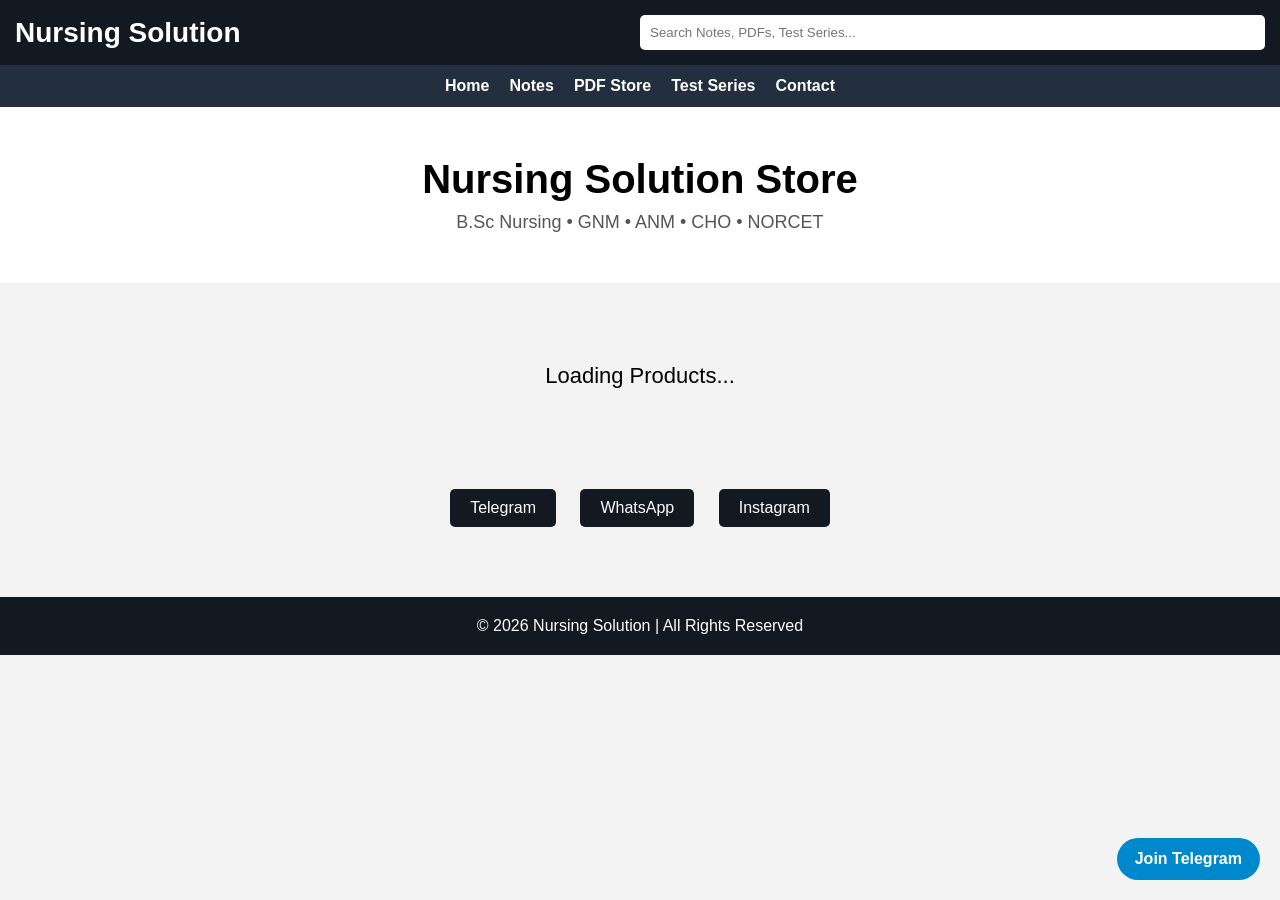
==== index.html @ f8a7edeb "Update index.html" ====
<!DOCTYPE html>
<html lang="en">
<head>
<meta charset="UTF-8">
<meta name="viewport" content="width=device-width, initial-scale=1.0">
<title>Nursing Solution Store</title>

<style>
*{ margin:0; padding:0; box-sizing:border-box; font-family:Arial,sans-serif; }
body{ background:#f3f3f3; }
header{ background:#131921; color:white; padding:15px; display:flex; justify-content:space-between; align-items:center; flex-wrap:wrap; gap:10px; }
.logo{ font-size:28px; font-weight:bold; }
.search{ width:50%; min-width:250px; padding:10px; border:none; border-radius:5px; }
.nav{ background:#232f3e; padding:12px; display:flex; justify-content:center; gap:20px; flex-wrap:wrap; }
.nav a{ color:white; text-decoration:none; font-weight:bold; }
.banner{ background:white; padding:50px 20px; text-align:center; margin-bottom:20px; }
.banner h1{ font-size:40px; margin-bottom:10px; }
.banner p{ font-size:18px; color:#555; }
.products{ display:grid; grid-template-columns:repeat(auto-fit,minmax(250px,1fr)); gap:20px; padding:20px; }
.card{ background:white; padding:15px; border-radius:10px; box-shadow:0 2px 8px rgba(0,0,0,.1); text-align:center; transition:.3s; }
.card:hover{ transform:translateY(-5px); }
.card img{ width:100%; height:220px; object-fit:cover; border-radius:8px; }
.card h3{ margin-top:10px; margin-bottom:10px; }
.card p{ color:#666; margin-bottom:10px; }
.price{ font-size:22px; font-weight:bold; margin:10px 0; color:green; }
.btn{ background:#ff9900; border:none; padding:10px 20px; cursor:pointer; border-radius:5px; font-weight:bold; width:100%; }
.btn:hover{ background:#e68a00; }
.loading{ text-align:center; padding:40px; font-size:22px; }
.social{ text-align:center; padding:30px; }
.social a{ display:inline-block; margin:10px; padding:10px 20px; background:#131921; color:white; text-decoration:none; border-radius:5px; }
footer{ background:#131921; color:white; text-align:center; padding:20px; margin-top:30px; }
.telegram-btn{ position:fixed; bottom:20px; right:20px; background:#0088cc; color:white; padding:12px 18px; border-radius:50px; text-decoration:none; font-weight:bold; z-index:999; }

/* Checkout Modal Styling */
.modal { display:none; position:fixed; top:0; left:0; width:100%; height:100%; background:rgba(0,0,0,0.6); justify-content:center; align-items:center; z-index:1000; }
.modal-content { background:white; padding:25px; border-radius:10px; width:90%; max-width:400px; text-align:left; box-shadow:0 5px 15px rgba(0,0,0,0.3); }
.modal-content h2 { margin-bottom:15px; font-size:22px; color:#131921; }
.modal-content label { display:block; margin:10px 0 5px; font-weight:bold; }
.modal-content input { width:100%; padding:10px; border:1px solid #ccc; border-radius:5px; margin-bottom:10px; }
.modal-btn { background:#ff9900; border:none; padding:12px; cursor:pointer; border-radius:5px; font-weight:bold; width:100%; margin-top:10px; color:black; font-size:16px; }
.close-modal { float:right; font-size:24px; cursor:pointer; font-weight:bold; color:#666; }

@media(max-width:768px){ .search{ width:100%; } .banner h1{ font-size:28px; } }
</style>
</head>

<body>

<header>
<div class="logo">Nursing Solution</div>
<input type="text" class="search" id="searchBox" placeholder="Search Notes, PDFs, Test Series..." onkeyup="searchProducts()">
</header>

<div class="nav">
<a href="#">Home</a>
<a href="#">Notes</a>
<a href="#">PDF Store</a>
<a href="#">Test Series</a>
<a href="#">Contact</a>
</div>

<section class="banner">
<h1>Nursing Solution Store</h1>
<p>B.Sc Nursing • GNM • ANM • CHO • NORCET</p>
</section>

<section id="products" class="products">
<div class="loading">Loading Products...</div>
</section>

<div id="checkoutModal" class="modal">
  <div class="modal-content">
    <span class="close-modal" onclick="closeModal()">&times;</span>
    <h2>Student Details</h2>
    <p id="modalProdName" style="font-weight:bold; color:#555; margin-bottom:10px;"></p>
    
    <form id="orderForm" onsubmit="handleOrderSubmit(event)">
      <label>Full Name</label>
      <input type="text" id="studentName" required placeholder="Enter your full name">
      
      <label>Email Address</label>
      <input type="email" id="studentEmail" required placeholder="Enter your email">
      
      <label>Mobile Number</label>
      <input type="tel" id="studentMobile" pattern="[0-9]{10}" required placeholder="10 digit mobile number">
      
      <button type="submit" class="modal-btn" id="payBtnText">Proceed to Payment</button>
    </form>
  </div>
</div>

<div class="social">
<a href="https://t.me/nursingsolution88" target="_blank">Telegram</a>
<a href="https://whatsapp.com/channel/0029Vb60ICxBPzjUZDBd680p" target="_blank">WhatsApp</a>
<a href="https://instagram.com/nursingsolution88" target="_blank">Instagram</a>
</div>

<a class="telegram-btn" href="https://t.me/nursingsolution88" target="_blank">Join Telegram</a>

<footer>© 2026 Nursing Solution | All Rights Reserved</footer>

<script>
// ⚠️ यहाँ अपना नया Google Apps Script Web App URL डालें
const API = "https://script.google.com/macros/s/AKfycbxCcAw5Rr8JuahjuepvK17yW0gxyhx5lV1RsQcobdQiaCr5MPAl8vNiAsAlqUH4FeVT4Q/exec
  ";

let allProducts = [];
let selectedProduct = null;

async function loadProducts(){
  try{
    const response = await fetch(API);
    const products = await response.json();
    allProducts = products;
    displayProducts(products);
  } catch(error){
    document.getElementById("products").innerHTML = "<h2>Failed to Load Products</h2>";
    console.error(error);
  }
}

function displayProducts(products){
  let html = "";
  products.forEach(product=>{
    html += `
      <div class="card">
        <img src="${product.image || 'https://via.placeholder.com/300x220'}">
        <h3>${product.name}</h3>
        <p>${product.type}</p>
        <div class="price">₹${product.price}</div>
        <button class="btn" onclick="openCheckout('${product.id}', '${product.name}', '${product.price}')">Buy Now</button>
      </div>
    `;
  });

  if(products.length===0){
    html = `<h2 style="text-align:center; grid-column: 1/-1;">No Products Found</h2>`;
  }
  document.getElementById("products").innerHTML = html;
}

// Checkout Modal ओपन करने के लिए
function openCheckout(id, name, price) {
  selectedProduct = { id, name, price };
  document.getElementById("modalProdName").innerText = `${name} - ₹${price}`;
  document.getElementById("checkoutModal").style.display = "flex";
}

// Modal बंद करने के लिए
function closeModal() {
  document.getElementById("checkoutModal").style.display = "none";
  document.getElementById("orderForm").reset();
}

// फॉर्म सबमिट होने पर डेटा शीट में भेजने और पेमेंट लिंक खोलने के लिए
async function handleOrderSubmit(event) {
  event.preventDefault();
  
  const name = document.getElementById("studentName").value;
  const email = document.getElementById("studentEmail").value;
  const mobile = document.getElementById("studentMobile").value;
  
  const payBtn = document.getElementById("payBtnText");
  payBtn.innerText = "Processing... Please Wait";
  payBtn.disabled = true;

  const orderPayload = {
    name: name,
    email: email,
    mobile: mobile,
    productId: selectedProduct.id,
    amount: selectedProduct.price
  };

  try {
    // Google Sheet (POST Request) में डेटा भेजें
    const response = await fetch(API, {
      method: "POST",
      body: JSON.stringify(orderPayload)
    });
    
    const result = await response.json();
    
    if(result.status === "success") {
      // डेटा सेव होने के बाद सीधा Razorpay लिंक पर रीडायरेक्ट करें
      window.open("https://rzp.io/rzp/j6fXuiS", "_blank");
      closeModal();
    } else {
      alert("Order processing failed, please try again.");
    }
  } catch (error) {
    console.error("Error saving order:", error);
    // नेटवर्क एरर होने पर भी छात्र का पेमेंट न रुके, इसलिए लिंक खोल दें
    window.open("https://rzp.io/rzp/j6fXuiS", "_blank");
    closeModal();
  } finally {
    payBtn.innerText = "Proceed to Payment";
    payBtn.disabled = false;
  }
}

function searchProducts(){
  const keyword = document.getElementById("searchBox").value.toLowerCase();
  const filtered = allProducts.filter(item => (item.name || "").toLowerCase().includes(keyword));
  displayProducts(filtered);
}

loadProducts();
</script>

</body>
</html>
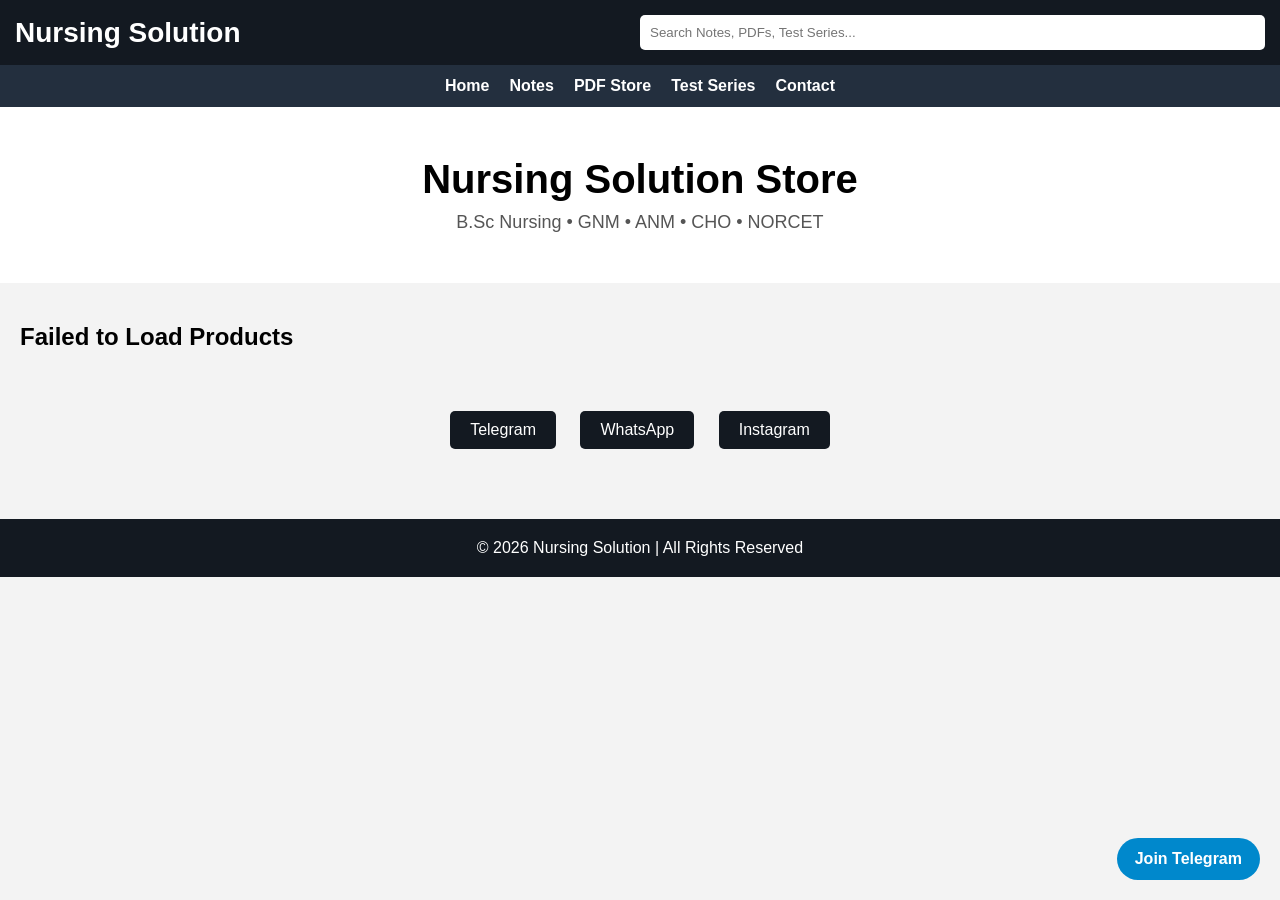
==== commit 36f6b312: "Update index.html" ====
--- a/index.html
+++ b/index.html
@@ -100,9 +100,8 @@
 <footer>© 2026 Nursing Solution | All Rights Reserved</footer>
 
 <script>
-// ⚠️ यहाँ अपना नया Google Apps Script Web App URL डालें
-const API = "https://script.google.com/macros/s/AKfycbxCcAw5Rr8JuahjuepvK17yW0gxyhx5lV1RsQcobdQiaCr5MPAl8vNiAsAlqUH4FeVT4Q/exec
-  ";
+// Aapka naya URL yahan add kar diya hai
+const API = "https://script.google.com/macros/s/AKfycbxCcAw5Rr8JuahjuepvK17yW0gxyhx5lV1RsQcobdQiaCr5MPAl8vNiAsAlqUH4FeVT4Q/exec";
 
 let allProducts = [];
 let selectedProduct = null;
@@ -139,20 +138,17 @@
   document.getElementById("products").innerHTML = html;
 }
 
-// Checkout Modal ओपन करने के लिए
 function openCheckout(id, name, price) {
   selectedProduct = { id, name, price };
   document.getElementById("modalProdName").innerText = `${name} - ₹${price}`;
   document.getElementById("checkoutModal").style.display = "flex";
 }
 
-// Modal बंद करने के लिए
 function closeModal() {
   document.getElementById("checkoutModal").style.display = "none";
   document.getElementById("orderForm").reset();
 }
 
-// फॉर्म सबमिट होने पर डेटा शीट में भेजने और पेमेंट लिंक खोलने के लिए
 async function handleOrderSubmit(event) {
   event.preventDefault();
   
@@ -173,29 +169,24 @@
   };
 
   try {
-    // Google Sheet (POST Request) में डेटा भेजें
-    const response = await fetch(API, {
+    fetch(API, {
       method: "POST",
+      mode: "no-cors",
+      headers: { "Content-Type": "application/json" },
       body: JSON.stringify(orderPayload)
     });
     
-    const result = await response.json();
-    
-    if(result.status === "success") {
-      // डेटा सेव होने के बाद सीधा Razorpay लिंक पर रीडायरेक्ट करें
+    setTimeout(() => {
       window.open("https://rzp.io/rzp/j6fXuiS", "_blank");
       closeModal();
-    } else {
-      alert("Order processing failed, please try again.");
-    }
+      payBtn.innerText = "Proceed to Payment";
+      payBtn.disabled = false;
+    }, 1200);
+
   } catch (error) {
-    console.error("Error saving order:", error);
-    // नेटवर्क एरर होने पर भी छात्र का पेमेंट न रुके, इसलिए लिंक खोल दें
+    console.error("Error:", error);
     window.open("https://rzp.io/rzp/j6fXuiS", "_blank");
     closeModal();
-  } finally {
-    payBtn.innerText = "Proceed to Payment";
-    payBtn.disabled = false;
   }
 }
 
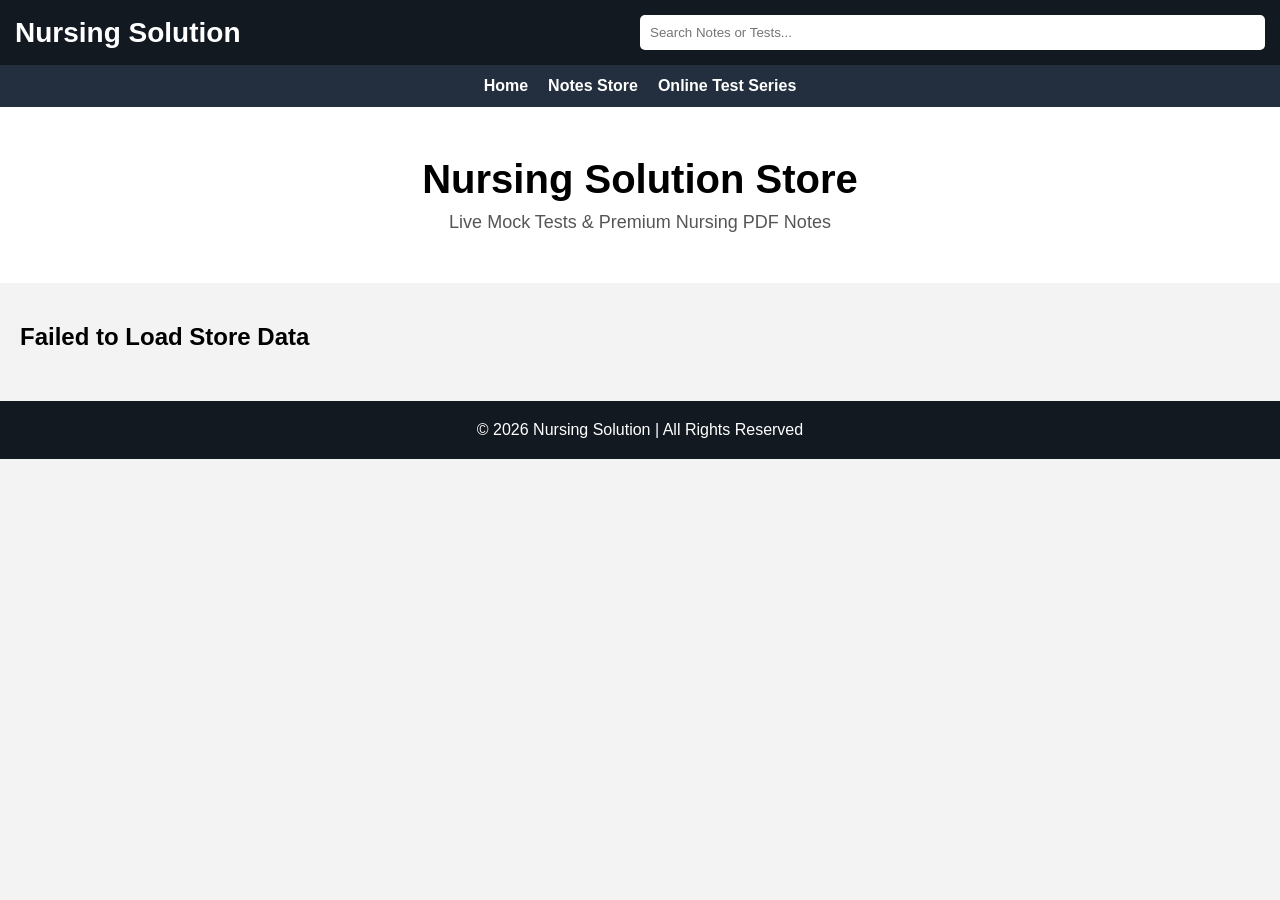
==== commit 4b621921: "Update index.html" ====
--- a/index.html
+++ b/index.html
@@ -3,7 +3,7 @@
 <head>
 <meta charset="UTF-8">
 <meta name="viewport" content="width=device-width, initial-scale=1.0">
-<title>Nursing Solution Store</title>
+<title>Nursing Solution Store & Test Series</title>
 
 <style>
 *{ margin:0; padding:0; box-sizing:border-box; font-family:Arial,sans-serif; }
@@ -23,49 +23,48 @@
 .card h3{ margin-top:10px; margin-bottom:10px; }
 .card p{ color:#666; margin-bottom:10px; }
 .price{ font-size:22px; font-weight:bold; margin:10px 0; color:green; }
-.btn{ background:#ff9900; border:none; padding:10px 20px; cursor:pointer; border-radius:5px; font-weight:bold; width:100%; }
-.btn:hover{ background:#e68a00; }
+.btn{ background:#ff9900; border:none; padding:10px 20px; cursor:pointer; border-radius:5px; font-weight:bold; width:100%; margin-bottom:5px; }
+.btn.test-btn { background:#00a8ff; color:white; }
+.btn:hover{ opacity:0.9; }
 .loading{ text-align:center; padding:40px; font-size:22px; }
-.social{ text-align:center; padding:30px; }
-.social a{ display:inline-block; margin:10px; padding:10px 20px; background:#131921; color:white; text-decoration:none; border-radius:5px; }
-footer{ background:#131921; color:white; text-align:center; padding:20px; margin-top:30px; }
-.telegram-btn{ position:fixed; bottom:20px; right:20px; background:#0088cc; color:white; padding:12px 18px; border-radius:50px; text-decoration:none; font-weight:bold; z-index:999; }
-
-/* Checkout Modal Styling */
+
+/* Modals */
 .modal { display:none; position:fixed; top:0; left:0; width:100%; height:100%; background:rgba(0,0,0,0.6); justify-content:center; align-items:center; z-index:1000; }
-.modal-content { background:white; padding:25px; border-radius:10px; width:90%; max-width:400px; text-align:left; box-shadow:0 5px 15px rgba(0,0,0,0.3); }
+.modal-content { background:white; padding:25px; border-radius:10px; width:90%; max-width:500px; text-align:left; box-shadow:0 5px 15px rgba(0,0,0,0.3); max-height:85vh; overflow-y:auto; }
 .modal-content h2 { margin-bottom:15px; font-size:22px; color:#131921; }
 .modal-content label { display:block; margin:10px 0 5px; font-weight:bold; }
 .modal-content input { width:100%; padding:10px; border:1px solid #ccc; border-radius:5px; margin-bottom:10px; }
-.modal-btn { background:#ff9900; border:none; padding:12px; cursor:pointer; border-radius:5px; font-weight:bold; width:100%; margin-top:10px; color:black; font-size:16px; }
 .close-modal { float:right; font-size:24px; cursor:pointer; font-weight:bold; color:#666; }
 
-@media(max-width:768px){ .search{ width:100%; } .banner h1{ font-size:28px; } }
+/* Quiz Styling */
+.quiz-q { font-size:18px; font-weight:bold; margin-bottom:15px; color:#232f3e; }
+.option-label { display:block; background:#f9f9f9; padding:12px; margin:8px 0; border:1px solid #ddd; border-radius:5px; cursor:pointer; transition:0.2s; }
+.option-label:hover { background:#e2f0cb; }
+.option-label input { width:auto; margin-right:10px; }
+
+footer{ background:#131921; color:white; text-align:center; padding:20px; margin-top:30px; }
 </style>
 </head>
-
 <body>
 
 <header>
 <div class="logo">Nursing Solution</div>
-<input type="text" class="search" id="searchBox" placeholder="Search Notes, PDFs, Test Series..." onkeyup="searchProducts()">
+<input type="text" class="search" id="searchBox" placeholder="Search Notes or Tests..." onkeyup="searchProducts()">
 </header>
 
 <div class="nav">
 <a href="#">Home</a>
-<a href="#">Notes</a>
-<a href="#">PDF Store</a>
-<a href="#">Test Series</a>
-<a href="#">Contact</a>
+<a href="#">Notes Store</a>
+<a href="#">Online Test Series</a>
 </div>
 
 <section class="banner">
 <h1>Nursing Solution Store</h1>
-<p>B.Sc Nursing • GNM • ANM • CHO • NORCET</p>
+<p>Live Mock Tests & Premium Nursing PDF Notes</p>
 </section>
 
 <section id="products" class="products">
-<div class="loading">Loading Products...</div>
+<div class="loading">Loading Store Items...</div>
 </section>
 
 <div id="checkoutModal" class="modal">
@@ -73,38 +72,34 @@
     <span class="close-modal" onclick="closeModal()">&times;</span>
     <h2>Student Details</h2>
     <p id="modalProdName" style="font-weight:bold; color:#555; margin-bottom:10px;"></p>
-    
     <form id="orderForm" onsubmit="handleOrderSubmit(event)">
-      <label>Full Name</label>
-      <input type="text" id="studentName" required placeholder="Enter your full name">
-      
-      <label>Email Address</label>
-      <input type="email" id="studentEmail" required placeholder="Enter your email">
-      
-      <label>Mobile Number</label>
-      <input type="tel" id="studentMobile" pattern="[0-9]{10}" required placeholder="10 digit mobile number">
-      
-      <button type="submit" class="modal-btn" id="payBtnText">Proceed to Payment</button>
+      <label>Full Name</label><input type="text" id="studentName" required>
+      <label>Email Address</label><input type="email" id="studentEmail" required>
+      <label>Mobile Number</label><input type="tel" id="studentMobile" pattern="[0-9]{10}" required>
+      <button type="submit" class="btn" style="background:#ff9900;" id="payBtnText">Proceed to Payment</button>
     </form>
   </div>
 </div>
 
-<div class="social">
-<a href="https://t.me/nursingsolution88" target="_blank">Telegram</a>
-<a href="https://whatsapp.com/channel/0029Vb60ICxBPzjUZDBd680p" target="_blank">WhatsApp</a>
-<a href="https://instagram.com/nursingsolution88" target="_blank">Instagram</a>
+<div id="quizModal" class="modal">
+  <div class="modal-content">
+    <span class="close-modal" onclick="closeQuizModal()">&times;</span>
+    <h2 id="quizTitle">Online Mock Test</h2>
+    <hr style="margin-bottom:15px;">
+    <div id="quizContainer">
+      </div>
+  </div>
 </div>
 
-<a class="telegram-btn" href="https://t.me/nursingsolution88" target="_blank">Join Telegram</a>
-
 <footer>© 2026 Nursing Solution | All Rights Reserved</footer>
 
 <script>
-// Aapka naya URL yahan add kar diya hai
-const API = "https://script.google.com/macros/s/AKfycbxCcAw5Rr8JuahjuepvK17yW0gxyhx5lV1RsQcobdQiaCr5MPAl8vNiAsAlqUH4FeVT4Q/exec";
+// Aapka naya Web App URL yahan update ho gaya hai
+const API = "https://script.google.com/macros/s/AKfycbxW2qh4XL-WRlJ7lPZ1zzB6e2S1CPN1OJ59oYrqnu-ih5SY45VjL0cnJtH7e8PSiIM_Hg/exec";
 
 let allProducts = [];
 let selectedProduct = null;
+let currentQuestions = [];
 
 async function loadProducts(){
   try{
@@ -113,29 +108,86 @@
     allProducts = products;
     displayProducts(products);
   } catch(error){
-    document.getElementById("products").innerHTML = "<h2>Failed to Load Products</h2>";
-    console.error(error);
+    document.getElementById("products").innerHTML = "<h2>Failed to Load Store Data</h2>";
   }
 }
 
 function displayProducts(products){
   let html = "";
   products.forEach(product=>{
+    let buttonHtml = "";
+    if(product.type && product.type.toLowerCase() === 'test') {
+      buttonHtml = `<button class="btn test-btn" onclick="loadQuizData('${product.id}', '${product.name}')">📝 Start Mock Test</button>`;
+    } else {
+      buttonHtml = `<button class="btn" onclick="openCheckout('${product.id}', '${product.name}', '${product.price}')">🛍️ Buy Now</button>`;
+    }
+
     html += `
       <div class="card">
         <img src="${product.image || 'https://via.placeholder.com/300x220'}">
         <h3>${product.name}</h3>
-        <p>${product.type}</p>
+        <p style="background:#ddd; display:inline-block; padding:2px 8px; border-radius:3px; font-size:12px;">${product.type || 'PDF'}</p>
         <div class="price">₹${product.price}</div>
-        <button class="btn" onclick="openCheckout('${product.id}', '${product.name}', '${product.price}')">Buy Now</button>
+        ${buttonHtml}
       </div>
     `;
   });
-
-  if(products.length===0){
-    html = `<h2 style="text-align:center; grid-column: 1/-1;">No Products Found</h2>`;
+  if(products.length===0) html = `<h2 style="text-align:center; grid-column:1/-1;">No Data Found</h2>`;
+  document.getElementById("products").innerHTML = html;
+}
+
+async function loadQuizData(testId, testName) {
+  document.getElementById("quizTitle").innerText = testName;
+  document.getElementById("quizContainer").innerHTML = "<h3>Loading Questions from Sheet... Please wait...</h3>";
+  document.getElementById("quizModal").style.display = "flex";
+  
+  try {
+    const response = await fetch(`${API}?action=getQuestions&testId=${testId}`);
+    currentQuestions = await response.json();
+    
+    if(currentQuestions.length === 0) {
+      document.getElementById("quizContainer").innerHTML = "<h3 style='color:red;'>इस टेस्ट में अभी कोई सवाल नहीं जोड़े गए हैं! कृपया 'Questions' शीट चेक करें।</h3>";
+      return;
+    }
+    renderQuestions();
+  } catch (error) {
+    document.getElementById("quizContainer").innerHTML = "<h3 style='color:red;'>Error loading questions.</h3>";
   }
-  document.getElementById("products").innerHTML = html;
+}
+
+function renderQuestions() {
+  let html = "";
+  currentQuestions.forEach((q, index) => {
+    html += `
+      <div style="margin-bottom:25px; border-bottom:1px dashed #ccc; padding-bottom:15px;">
+        <p class="quiz-q">Q${index+1}. ${q.question}</p>
+        <label class="option-label"><input type="radio" name="q_${index}" value="A"> ${q.a}</label>
+        <label class="option-label"><input type="radio" name="q_${index}" value="B"> ${q.b}</label>
+        <label class="option-label"><input type="radio" name="q_${index}" value="C"> ${q.c}</label>
+        <label class="option-label"><input type="radio" name="q_${index}" value="D"> ${q.d}</label>
+      </div>
+    `;
+  });
+  html += `<button class="btn" style="background:green; color:white;" onclick="calculateScore()">Submit Test</button>`;
+  document.getElementById("quizContainer").innerHTML = html;
+}
+
+function calculateScore() {
+  let score = 0;
+  currentQuestions.forEach((q, index) => {
+    const selected = document.querySelector(`input[name="q_${index}"]:checked`);
+    if(selected && selected.value === q.correct) {
+      score++;
+    }
+  });
+  
+  document.getElementById("quizContainer").innerHTML = `
+    <div style="text-align:center; padding:20px;">
+      <h1 style="color:green; font-size:40px;">🎯 Test Submitted!</h1>
+      <p style="font-size:22px; margin:15px 0;">Your Score: <strong>${score} / ${currentQuestions.length}</strong></p>
+      <button class="btn" onclick="closeQuizModal()">Close Window</button>
+    </div>
+  `;
 }
 
 function openCheckout(id, name, price) {
@@ -143,51 +195,21 @@
   document.getElementById("modalProdName").innerText = `${name} - ₹${price}`;
   document.getElementById("checkoutModal").style.display = "flex";
 }
-
-function closeModal() {
-  document.getElementById("checkoutModal").style.display = "none";
-  document.getElementById("orderForm").reset();
-}
+function closeModal() { document.getElementById("checkoutModal").style.display = "none"; document.getElementById("orderForm").reset(); }
+function closeQuizModal() { document.getElementById("quizModal").style.display = "none"; }
 
 async function handleOrderSubmit(event) {
   event.preventDefault();
-  
   const name = document.getElementById("studentName").value;
   const email = document.getElementById("studentEmail").value;
   const mobile = document.getElementById("studentMobile").value;
-  
   const payBtn = document.getElementById("payBtnText");
-  payBtn.innerText = "Processing... Please Wait";
-  payBtn.disabled = true;
-
-  const orderPayload = {
-    name: name,
-    email: email,
-    mobile: mobile,
-    productId: selectedProduct.id,
-    amount: selectedProduct.price
-  };
+  payBtn.innerText = "Processing..."; payBtn.disabled = true;
 
   try {
-    fetch(API, {
-      method: "POST",
-      mode: "no-cors",
-      headers: { "Content-Type": "application/json" },
-      body: JSON.stringify(orderPayload)
-    });
-    
-    setTimeout(() => {
-      window.open("https://rzp.io/rzp/j6fXuiS", "_blank");
-      closeModal();
-      payBtn.innerText = "Proceed to Payment";
-      payBtn.disabled = false;
-    }, 1200);
-
-  } catch (error) {
-    console.error("Error:", error);
-    window.open("https://rzp.io/rzp/j6fXuiS", "_blank");
-    closeModal();
-  }
+    fetch(API, { method: "POST", mode: "no-cors", headers: { "Content-Type": "application/json" }, body: JSON.stringify({ name, email, mobile, productId: selectedProduct.id, amount: selectedProduct.price }) });
+    setTimeout(() => { window.open("https://rzp.io/rzp/j6fXuiS", "_blank"); closeModal(); payBtn.innerText = "Proceed to Payment"; payBtn.disabled = false; }, 1200);
+  } catch (error) { window.open("https://rzp.io/rzp/j6fXuiS", "_blank"); closeModal(); }
 }
 
 function searchProducts(){
@@ -195,9 +217,7 @@
   const filtered = allProducts.filter(item => (item.name || "").toLowerCase().includes(keyword));
   displayProducts(filtered);
 }
-
 loadProducts();
 </script>
-
 </body>
 </html>
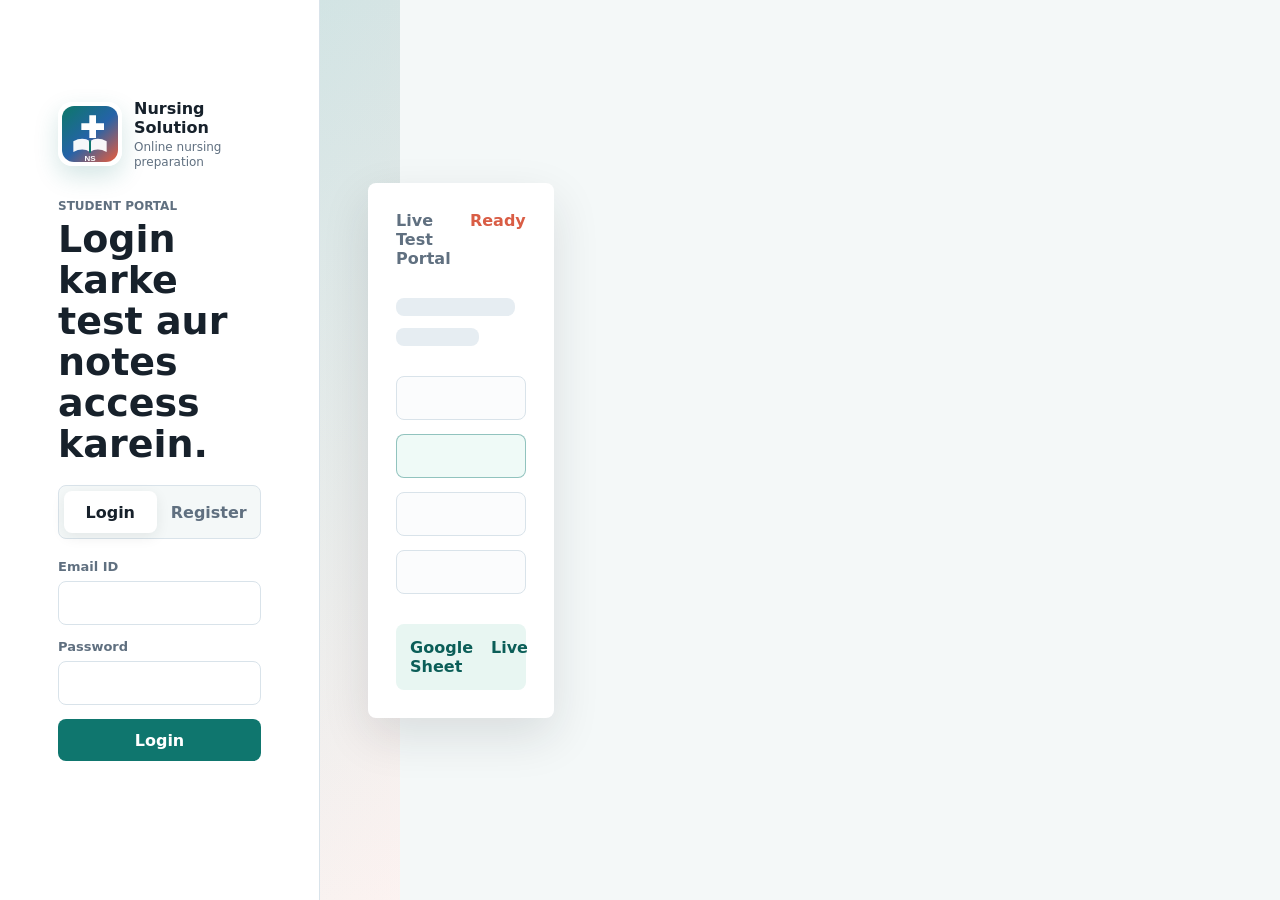
==== commit 178606ed: "Add files via upload" ====
--- a/index.html
+++ b/index.html
@@ -1,223 +1,261 @@
-<!DOCTYPE html>
-<html lang="en">
-<head>
-<meta charset="UTF-8">
-<meta name="viewport" content="width=device-width, initial-scale=1.0">
-<title>Nursing Solution Store & Test Series</title>
-
-<style>
-*{ margin:0; padding:0; box-sizing:border-box; font-family:Arial,sans-serif; }
-body{ background:#f3f3f3; }
-header{ background:#131921; color:white; padding:15px; display:flex; justify-content:space-between; align-items:center; flex-wrap:wrap; gap:10px; }
-.logo{ font-size:28px; font-weight:bold; }
-.search{ width:50%; min-width:250px; padding:10px; border:none; border-radius:5px; }
-.nav{ background:#232f3e; padding:12px; display:flex; justify-content:center; gap:20px; flex-wrap:wrap; }
-.nav a{ color:white; text-decoration:none; font-weight:bold; }
-.banner{ background:white; padding:50px 20px; text-align:center; margin-bottom:20px; }
-.banner h1{ font-size:40px; margin-bottom:10px; }
-.banner p{ font-size:18px; color:#555; }
-.products{ display:grid; grid-template-columns:repeat(auto-fit,minmax(250px,1fr)); gap:20px; padding:20px; }
-.card{ background:white; padding:15px; border-radius:10px; box-shadow:0 2px 8px rgba(0,0,0,.1); text-align:center; transition:.3s; }
-.card:hover{ transform:translateY(-5px); }
-.card img{ width:100%; height:220px; object-fit:cover; border-radius:8px; }
-.card h3{ margin-top:10px; margin-bottom:10px; }
-.card p{ color:#666; margin-bottom:10px; }
-.price{ font-size:22px; font-weight:bold; margin:10px 0; color:green; }
-.btn{ background:#ff9900; border:none; padding:10px 20px; cursor:pointer; border-radius:5px; font-weight:bold; width:100%; margin-bottom:5px; }
-.btn.test-btn { background:#00a8ff; color:white; }
-.btn:hover{ opacity:0.9; }
-.loading{ text-align:center; padding:40px; font-size:22px; }
-
-/* Modals */
-.modal { display:none; position:fixed; top:0; left:0; width:100%; height:100%; background:rgba(0,0,0,0.6); justify-content:center; align-items:center; z-index:1000; }
-.modal-content { background:white; padding:25px; border-radius:10px; width:90%; max-width:500px; text-align:left; box-shadow:0 5px 15px rgba(0,0,0,0.3); max-height:85vh; overflow-y:auto; }
-.modal-content h2 { margin-bottom:15px; font-size:22px; color:#131921; }
-.modal-content label { display:block; margin:10px 0 5px; font-weight:bold; }
-.modal-content input { width:100%; padding:10px; border:1px solid #ccc; border-radius:5px; margin-bottom:10px; }
-.close-modal { float:right; font-size:24px; cursor:pointer; font-weight:bold; color:#666; }
-
-/* Quiz Styling */
-.quiz-q { font-size:18px; font-weight:bold; margin-bottom:15px; color:#232f3e; }
-.option-label { display:block; background:#f9f9f9; padding:12px; margin:8px 0; border:1px solid #ddd; border-radius:5px; cursor:pointer; transition:0.2s; }
-.option-label:hover { background:#e2f0cb; }
-.option-label input { width:auto; margin-right:10px; }
-
-footer{ background:#131921; color:white; text-align:center; padding:20px; margin-top:30px; }
-</style>
-</head>
-<body>
-
-<header>
-<div class="logo">Nursing Solution</div>
-<input type="text" class="search" id="searchBox" placeholder="Search Notes or Tests..." onkeyup="searchProducts()">
-</header>
-
-<div class="nav">
-<a href="#">Home</a>
-<a href="#">Notes Store</a>
-<a href="#">Online Test Series</a>
-</div>
-
-<section class="banner">
-<h1>Nursing Solution Store</h1>
-<p>Live Mock Tests & Premium Nursing PDF Notes</p>
-</section>
-
-<section id="products" class="products">
-<div class="loading">Loading Store Items...</div>
-</section>
-
-<div id="checkoutModal" class="modal">
-  <div class="modal-content">
-    <span class="close-modal" onclick="closeModal()">&times;</span>
-    <h2>Student Details</h2>
-    <p id="modalProdName" style="font-weight:bold; color:#555; margin-bottom:10px;"></p>
-    <form id="orderForm" onsubmit="handleOrderSubmit(event)">
-      <label>Full Name</label><input type="text" id="studentName" required>
-      <label>Email Address</label><input type="email" id="studentEmail" required>
-      <label>Mobile Number</label><input type="tel" id="studentMobile" pattern="[0-9]{10}" required>
-      <button type="submit" class="btn" style="background:#ff9900;" id="payBtnText">Proceed to Payment</button>
-    </form>
-  </div>
-</div>
-
-<div id="quizModal" class="modal">
-  <div class="modal-content">
-    <span class="close-modal" onclick="closeQuizModal()">&times;</span>
-    <h2 id="quizTitle">Online Mock Test</h2>
-    <hr style="margin-bottom:15px;">
-    <div id="quizContainer">
-      </div>
-  </div>
-</div>
-
-<footer>© 2026 Nursing Solution | All Rights Reserved</footer>
-
-<script>
-// Aapka naya Web App URL yahan update ho gaya hai
-const API = "https://script.google.com/macros/s/AKfycbxW2qh4XL-WRlJ7lPZ1zzB6e2S1CPN1OJ59oYrqnu-ih5SY45VjL0cnJtH7e8PSiIM_Hg/exec";
-
-let allProducts = [];
-let selectedProduct = null;
-let currentQuestions = [];
-
-async function loadProducts(){
-  try{
-    const response = await fetch(API);
-    const products = await response.json();
-    allProducts = products;
-    displayProducts(products);
-  } catch(error){
-    document.getElementById("products").innerHTML = "<h2>Failed to Load Store Data</h2>";
-  }
-}
-
-function displayProducts(products){
-  let html = "";
-  products.forEach(product=>{
-    let buttonHtml = "";
-    if(product.type && product.type.toLowerCase() === 'test') {
-      buttonHtml = `<button class="btn test-btn" onclick="loadQuizData('${product.id}', '${product.name}')">📝 Start Mock Test</button>`;
-    } else {
-      buttonHtml = `<button class="btn" onclick="openCheckout('${product.id}', '${product.name}', '${product.price}')">🛍️ Buy Now</button>`;
-    }
-
-    html += `
-      <div class="card">
-        <img src="${product.image || 'https://via.placeholder.com/300x220'}">
-        <h3>${product.name}</h3>
-        <p style="background:#ddd; display:inline-block; padding:2px 8px; border-radius:3px; font-size:12px;">${product.type || 'PDF'}</p>
-        <div class="price">₹${product.price}</div>
-        ${buttonHtml}
-      </div>
-    `;
-  });
-  if(products.length===0) html = `<h2 style="text-align:center; grid-column:1/-1;">No Data Found</h2>`;
-  document.getElementById("products").innerHTML = html;
-}
-
-async function loadQuizData(testId, testName) {
-  document.getElementById("quizTitle").innerText = testName;
-  document.getElementById("quizContainer").innerHTML = "<h3>Loading Questions from Sheet... Please wait...</h3>";
-  document.getElementById("quizModal").style.display = "flex";
-  
-  try {
-    const response = await fetch(`${API}?action=getQuestions&testId=${testId}`);
-    currentQuestions = await response.json();
-    
-    if(currentQuestions.length === 0) {
-      document.getElementById("quizContainer").innerHTML = "<h3 style='color:red;'>इस टेस्ट में अभी कोई सवाल नहीं जोड़े गए हैं! कृपया 'Questions' शीट चेक करें।</h3>";
-      return;
-    }
-    renderQuestions();
-  } catch (error) {
-    document.getElementById("quizContainer").innerHTML = "<h3 style='color:red;'>Error loading questions.</h3>";
-  }
-}
-
-function renderQuestions() {
-  let html = "";
-  currentQuestions.forEach((q, index) => {
-    html += `
-      <div style="margin-bottom:25px; border-bottom:1px dashed #ccc; padding-bottom:15px;">
-        <p class="quiz-q">Q${index+1}. ${q.question}</p>
-        <label class="option-label"><input type="radio" name="q_${index}" value="A"> ${q.a}</label>
-        <label class="option-label"><input type="radio" name="q_${index}" value="B"> ${q.b}</label>
-        <label class="option-label"><input type="radio" name="q_${index}" value="C"> ${q.c}</label>
-        <label class="option-label"><input type="radio" name="q_${index}" value="D"> ${q.d}</label>
-      </div>
-    `;
-  });
-  html += `<button class="btn" style="background:green; color:white;" onclick="calculateScore()">Submit Test</button>`;
-  document.getElementById("quizContainer").innerHTML = html;
-}
-
-function calculateScore() {
-  let score = 0;
-  currentQuestions.forEach((q, index) => {
-    const selected = document.querySelector(`input[name="q_${index}"]:checked`);
-    if(selected && selected.value === q.correct) {
-      score++;
-    }
-  });
-  
-  document.getElementById("quizContainer").innerHTML = `
-    <div style="text-align:center; padding:20px;">
-      <h1 style="color:green; font-size:40px;">🎯 Test Submitted!</h1>
-      <p style="font-size:22px; margin:15px 0;">Your Score: <strong>${score} / ${currentQuestions.length}</strong></p>
-      <button class="btn" onclick="closeQuizModal()">Close Window</button>
-    </div>
-  `;
-}
-
-function openCheckout(id, name, price) {
-  selectedProduct = { id, name, price };
-  document.getElementById("modalProdName").innerText = `${name} - ₹${price}`;
-  document.getElementById("checkoutModal").style.display = "flex";
-}
-function closeModal() { document.getElementById("checkoutModal").style.display = "none"; document.getElementById("orderForm").reset(); }
-function closeQuizModal() { document.getElementById("quizModal").style.display = "none"; }
-
-async function handleOrderSubmit(event) {
-  event.preventDefault();
-  const name = document.getElementById("studentName").value;
-  const email = document.getElementById("studentEmail").value;
-  const mobile = document.getElementById("studentMobile").value;
-  const payBtn = document.getElementById("payBtnText");
-  payBtn.innerText = "Processing..."; payBtn.disabled = true;
-
-  try {
-    fetch(API, { method: "POST", mode: "no-cors", headers: { "Content-Type": "application/json" }, body: JSON.stringify({ name, email, mobile, productId: selectedProduct.id, amount: selectedProduct.price }) });
-    setTimeout(() => { window.open("https://rzp.io/rzp/j6fXuiS", "_blank"); closeModal(); payBtn.innerText = "Proceed to Payment"; payBtn.disabled = false; }, 1200);
-  } catch (error) { window.open("https://rzp.io/rzp/j6fXuiS", "_blank"); closeModal(); }
-}
-
-function searchProducts(){
-  const keyword = document.getElementById("searchBox").value.toLowerCase();
-  const filtered = allProducts.filter(item => (item.name || "").toLowerCase().includes(keyword));
-  displayProducts(filtered);
-}
-loadProducts();
-</script>
-</body>
-</html>
+<!doctype html>
+<html lang="en">
+  <head>
+    <meta charset="utf-8" />
+    <meta name="viewport" content="width=device-width, initial-scale=1" />
+    <title>Nursing Solution Learning App</title>
+    <link rel="stylesheet" href="./styles.css" />
+  </head>
+  <body>
+    <div class="app-shell">
+      <aside class="sidebar" aria-label="Main navigation">
+        <div class="brand">
+          <img class="brand-logo" src="./assets/nursing-solution-logo.svg" alt="Nursing Solution logo" />
+          <div>
+            <strong>Nursing Solution</strong>
+            <small>Tests, notes, results</small>
+          </div>
+        </div>
+
+        <nav class="nav-list" id="navList">
+          <button class="nav-item active" data-view="dashboard" type="button">Dashboard</button>
+          <button class="nav-item" data-view="tests" type="button">Tests</button>
+          <button class="nav-item" data-view="notes" type="button">Notes</button>
+          <button class="nav-item" data-view="results" type="button">Results</button>
+          <button class="nav-item" data-view="profile" type="button">Profile</button>
+        </nav>
+
+        <div class="sidebar-footer">
+          <span id="syncState">Google Sheet live mode</span>
+          <button class="ghost-button" id="logoutBtn" type="button">Logout</button>
+        </div>
+      </aside>
+
+      <main class="main">
+        <section class="auth-view" id="authView">
+          <div class="auth-panel">
+            <div class="brand auth-brand">
+              <img class="brand-logo large" src="./assets/nursing-solution-logo.svg" alt="Nursing Solution logo" />
+              <div>
+                <strong>Nursing Solution</strong>
+                <small>Online nursing preparation</small>
+              </div>
+            </div>
+
+            <div class="auth-copy">
+              <p class="eyebrow">Student portal</p>
+              <h1>Login karke test aur notes access karein.</h1>
+            </div>
+
+            <div class="auth-tabs" role="tablist" aria-label="Authentication">
+              <button class="auth-tab active" id="loginTab" type="button">Login</button>
+              <button class="auth-tab" id="registerTab" type="button">Register</button>
+            </div>
+
+            <form class="form-grid" id="loginForm">
+              <label>
+                Email ID
+                <input name="email" type="email" autocomplete="email" required />
+              </label>
+              <label>
+                Password
+                <input name="password" type="password" autocomplete="current-password" required />
+              </label>
+              <button class="primary-button" type="submit">Login</button>
+            </form>
+
+            <form class="form-grid hidden" id="registerForm">
+              <label>
+                Name
+                <input name="name" type="text" autocomplete="name" required />
+              </label>
+              <label>
+                Email ID
+                <input name="email" type="email" autocomplete="email" required />
+              </label>
+              <label>
+                Password
+                <input name="password" type="password" autocomplete="new-password" minlength="6" required />
+              </label>
+              <label>
+                Mobile Number
+                <input name="mobile" type="tel" autocomplete="tel" />
+              </label>
+              <button class="primary-button" type="submit">Create account</button>
+            </form>
+
+            <p class="message" id="authMessage" role="status"></p>
+          </div>
+
+          <div class="auth-art" aria-hidden="true">
+            <div class="mock-device">
+              <div class="mock-top">
+                <span>Live Test Portal</span>
+                <strong>Ready</strong>
+              </div>
+              <div class="mock-question"></div>
+              <div class="mock-question short"></div>
+              <div class="mock-options">
+                <i></i>
+                <i class="selected"></i>
+                <i></i>
+                <i></i>
+              </div>
+              <div class="mock-result">
+                <span>Google Sheet</span>
+                <strong>Live</strong>
+              </div>
+            </div>
+          </div>
+        </section>
+
+        <section class="workspace hidden" id="workspace">
+          <header class="topbar">
+            <div>
+              <p class="eyebrow" id="todayLabel"></p>
+              <h1 id="viewTitle">Dashboard</h1>
+            </div>
+            <div class="topbar-actions">
+              <button class="secondary-button" id="refreshBtn" type="button">Refresh</button>
+              <div class="user-chip" id="userChip"></div>
+            </div>
+          </header>
+
+          <section class="view" id="dashboardView">
+            <div class="metric-grid">
+              <article class="metric">
+                <span>Active Tests</span>
+                <strong id="availableCount">0</strong>
+              </article>
+              <article class="metric">
+                <span>Study Notes</span>
+                <strong id="notesCount">0</strong>
+              </article>
+              <article class="metric">
+                <span>Attempted</span>
+                <strong id="attemptedCount">0</strong>
+              </article>
+              <article class="metric accent">
+                <span>Best Result</span>
+                <strong id="bestScore">0%</strong>
+              </article>
+            </div>
+
+            <div class="content-grid">
+              <section class="panel">
+                <div class="panel-heading">
+                  <div>
+                    <p class="eyebrow">Practice</p>
+                    <h2>Available Test Series</h2>
+                  </div>
+                  <button class="text-button" data-view-jump="tests" type="button">View all</button>
+                </div>
+                <div class="test-list compact" id="dashboardTests"></div>
+              </section>
+
+              <section class="panel">
+                <div class="panel-heading">
+                  <div>
+                    <p class="eyebrow">Revision</p>
+                    <h2>Latest Notes</h2>
+                  </div>
+                  <button class="text-button" data-view-jump="notes" type="button">Open notes</button>
+                </div>
+                <div class="note-list compact" id="dashboardNotes"></div>
+              </section>
+            </div>
+          </section>
+
+          <section class="view hidden" id="testsView">
+            <div class="toolbar">
+              <label class="search-box">
+                Search
+                <input id="testSearch" type="search" placeholder="Subject or test name" />
+              </label>
+              <select id="subjectFilter" aria-label="Subject filter">
+                <option value="all">All subjects</option>
+              </select>
+              <select id="accessFilter" aria-label="Access filter">
+                <option value="all">All access</option>
+                <option value="free">Free</option>
+                <option value="paid">Paid</option>
+                <option value="unlocked">Unlocked</option>
+              </select>
+            </div>
+            <div class="test-list" id="testList"></div>
+          </section>
+
+          <section class="view hidden" id="notesView">
+            <div class="toolbar notes-toolbar">
+              <label class="search-box">
+                Search
+                <input id="noteSearch" type="search" placeholder="Subject or note title" />
+              </label>
+              <select id="noteSubjectFilter" aria-label="Note subject filter">
+                <option value="all">All subjects</option>
+              </select>
+            </div>
+            <div class="note-list" id="noteList"></div>
+          </section>
+
+          <section class="view hidden" id="attemptView">
+            <div class="attempt-layout">
+              <section class="exam-panel">
+                <div class="exam-top">
+                  <div>
+                    <p class="eyebrow" id="attemptSubject"></p>
+                    <h2 id="attemptTitle"></h2>
+                  </div>
+                  <div class="timer" id="timer">00:00</div>
+                </div>
+                <div class="progress-bar" aria-hidden="true">
+                  <span id="progressFill"></span>
+                </div>
+                <div id="questionArea"></div>
+                <div class="exam-actions">
+                  <button class="secondary-button" id="prevQuestion" type="button">Previous</button>
+                  <button class="secondary-button" id="nextQuestion" type="button">Next</button>
+                  <button class="primary-button" id="submitTest" type="button">Submit test</button>
+                </div>
+              </section>
+              <aside class="question-palette" id="questionPalette"></aside>
+            </div>
+          </section>
+
+          <section class="view hidden" id="resultsView">
+            <div class="result-list large" id="resultHistory"></div>
+          </section>
+
+          <section class="view hidden" id="profileView">
+            <section class="panel profile-panel">
+              <div class="avatar" id="profileAvatar"></div>
+              <div>
+                <h2 id="profileName"></h2>
+                <p id="profileEmail"></p>
+                <p id="profileMeta"></p>
+              </div>
+            </section>
+          </section>
+        </section>
+      </main>
+    </div>
+
+    <dialog id="resultDialog">
+      <div class="dialog-head">
+        <h2>Test Result</h2>
+        <button class="icon-button" id="closeResult" type="button" aria-label="Close">x</button>
+      </div>
+      <div id="resultSummary"></div>
+    </dialog>
+
+    <dialog id="payDialog">
+      <div class="dialog-head">
+        <h2>Payment required</h2>
+        <button class="icon-button" id="closePay" type="button" aria-label="Close">x</button>
+      </div>
+      <div id="paySummary"></div>
+    </dialog>
+
+    <script src="./script.js"></script>
+  </body>
+</html>
--- a/styles.css
+++ b/styles.css
@@ -0,0 +1,876 @@
+:root {
+  --ink: #17212b;
+  --muted: #607080;
+  --line: #d9e3ea;
+  --soft: #f4f8f8;
+  --panel: #ffffff;
+  --teal: #0f766e;
+  --teal-dark: #0b5e58;
+  --coral: #d95d45;
+  --gold: #c88a19;
+  --blue: #2563a8;
+  --green-soft: #e8f6f2;
+  --red-soft: #fff0ec;
+  --shadow: 0 18px 48px rgba(23, 33, 43, 0.12);
+  color-scheme: light;
+  font-family:
+    Inter, ui-sans-serif, system-ui, -apple-system, BlinkMacSystemFont, "Segoe UI",
+    sans-serif;
+}
+
+* {
+  box-sizing: border-box;
+}
+
+body {
+  margin: 0;
+  min-height: 100vh;
+  background: var(--soft);
+  color: var(--ink);
+}
+
+button,
+input,
+select {
+  font: inherit;
+}
+
+button {
+  cursor: pointer;
+}
+
+button:disabled {
+  cursor: not-allowed;
+  opacity: 0.62;
+}
+
+.is-busy {
+  cursor: progress;
+}
+
+.app-shell {
+  min-height: 100vh;
+  display: grid;
+  grid-template-columns: 286px minmax(0, 1fr);
+}
+
+.sidebar {
+  position: sticky;
+  top: 0;
+  height: 100vh;
+  display: flex;
+  flex-direction: column;
+  gap: 28px;
+  padding: 24px 18px;
+  background: #ffffff;
+  border-right: 1px solid var(--line);
+}
+
+.brand {
+  display: flex;
+  align-items: center;
+  gap: 12px;
+  min-width: 0;
+}
+
+.brand-logo {
+  width: 54px;
+  height: 54px;
+  flex: 0 0 54px;
+  border-radius: 14px;
+  box-shadow: 0 10px 24px rgba(15, 118, 110, 0.18);
+}
+
+.brand-logo.large {
+  width: 64px;
+  height: 64px;
+  flex-basis: 64px;
+}
+
+.brand strong,
+.brand small {
+  display: block;
+  line-height: 1.2;
+}
+
+.brand strong {
+  font-size: 16px;
+}
+
+.brand small {
+  margin-top: 3px;
+  color: var(--muted);
+  font-size: 12px;
+}
+
+.nav-list {
+  display: grid;
+  gap: 8px;
+}
+
+.nav-item,
+.ghost-button,
+.text-button,
+.primary-button,
+.secondary-button,
+.pay-button,
+.icon-button,
+.auth-tab {
+  border: 0;
+  border-radius: 8px;
+  min-height: 42px;
+}
+
+.nav-item {
+  width: 100%;
+  padding: 12px 14px;
+  background: transparent;
+  color: var(--muted);
+  text-align: left;
+  font-weight: 800;
+}
+
+.nav-item.active,
+.nav-item:hover {
+  background: #e8f4f2;
+  color: var(--teal-dark);
+}
+
+.sidebar-footer {
+  margin-top: auto;
+  display: grid;
+  gap: 12px;
+  color: var(--muted);
+  font-size: 13px;
+}
+
+.main {
+  min-width: 0;
+}
+
+.auth-view {
+  min-height: 100vh;
+  display: grid;
+  grid-template-columns: minmax(320px, 500px) minmax(0, 1fr);
+  align-items: stretch;
+  background: #edf3f4;
+}
+
+.auth-panel {
+  display: flex;
+  flex-direction: column;
+  justify-content: center;
+  gap: 20px;
+  padding: 40px clamp(22px, 6vw, 58px);
+  background: #fff;
+  border-right: 1px solid var(--line);
+}
+
+.auth-brand {
+  margin-bottom: 10px;
+}
+
+.auth-copy h1 {
+  max-width: 420px;
+}
+
+.auth-tabs {
+  display: grid;
+  grid-template-columns: 1fr 1fr;
+  gap: 6px;
+  padding: 5px;
+  border: 1px solid var(--line);
+  border-radius: 8px;
+  background: var(--soft);
+}
+
+.auth-tab {
+  background: transparent;
+  color: var(--muted);
+  font-weight: 800;
+}
+
+.auth-tab.active {
+  background: #fff;
+  color: var(--ink);
+  box-shadow: 0 4px 14px rgba(23, 33, 43, 0.08);
+}
+
+.form-grid {
+  display: grid;
+  gap: 14px;
+}
+
+label {
+  display: grid;
+  gap: 7px;
+  color: var(--muted);
+  font-size: 13px;
+  font-weight: 800;
+}
+
+input,
+select {
+  width: 100%;
+  min-height: 44px;
+  padding: 10px 12px;
+  border: 1px solid var(--line);
+  border-radius: 8px;
+  background: #fff;
+  color: var(--ink);
+  outline: none;
+}
+
+input:focus,
+select:focus {
+  border-color: var(--teal);
+  box-shadow: 0 0 0 3px rgba(15, 118, 110, 0.14);
+}
+
+.primary-button {
+  padding: 11px 16px;
+  background: var(--teal);
+  color: #fff;
+  font-weight: 900;
+}
+
+.primary-button:hover {
+  background: var(--teal-dark);
+}
+
+.secondary-button,
+.ghost-button {
+  padding: 10px 14px;
+  background: #edf3f4;
+  color: var(--ink);
+  font-weight: 800;
+}
+
+.pay-button {
+  padding: 10px 14px;
+  background: var(--coral);
+  color: #fff;
+  font-weight: 900;
+}
+
+.text-button {
+  min-height: auto;
+  padding: 6px 8px;
+  background: transparent;
+  color: var(--teal-dark);
+  font-weight: 900;
+}
+
+.icon-button {
+  width: 38px;
+  height: 38px;
+  background: var(--soft);
+  color: var(--ink);
+  font-weight: 900;
+}
+
+.message {
+  min-height: 20px;
+  margin: 0;
+  color: var(--coral);
+  font-size: 14px;
+  font-weight: 800;
+}
+
+.auth-art {
+  display: grid;
+  place-items: center;
+  padding: 40px;
+  background:
+    linear-gradient(120deg, rgba(15, 118, 110, 0.12), rgba(217, 93, 69, 0.08)),
+    linear-gradient(180deg, #edf3f4, #ffffff);
+}
+
+.mock-device {
+  width: min(560px, 92%);
+  padding: 28px;
+  border-radius: 8px;
+  background: #fff;
+  box-shadow: var(--shadow);
+}
+
+.mock-top,
+.mock-result {
+  display: flex;
+  justify-content: space-between;
+  gap: 18px;
+  color: var(--muted);
+  font-weight: 900;
+}
+
+.mock-top strong {
+  color: var(--coral);
+}
+
+.mock-question {
+  height: 18px;
+  width: 92%;
+  margin-top: 30px;
+  border-radius: 8px;
+  background: #e6edf2;
+}
+
+.mock-question.short {
+  width: 64%;
+  margin-top: 12px;
+}
+
+.mock-options {
+  display: grid;
+  gap: 14px;
+  margin: 30px 0;
+}
+
+.mock-options i {
+  display: block;
+  height: 44px;
+  border: 1px solid var(--line);
+  border-radius: 8px;
+  background: #fbfcfd;
+}
+
+.mock-options i.selected {
+  border-color: rgba(15, 118, 110, 0.42);
+  background: #effaf7;
+}
+
+.mock-result {
+  padding: 14px;
+  border-radius: 8px;
+  background: var(--green-soft);
+  color: var(--teal-dark);
+}
+
+.workspace {
+  padding: 24px clamp(16px, 3vw, 34px) 42px;
+}
+
+.topbar,
+.topbar-actions {
+  display: flex;
+  align-items: center;
+  gap: 14px;
+}
+
+.topbar {
+  justify-content: space-between;
+  margin-bottom: 24px;
+}
+
+.eyebrow {
+  margin: 0 0 6px;
+  color: var(--muted);
+  font-size: 12px;
+  font-weight: 900;
+  letter-spacing: 0;
+  text-transform: uppercase;
+}
+
+h1,
+h2,
+h3,
+p {
+  overflow-wrap: anywhere;
+}
+
+h1 {
+  margin: 0;
+  font-size: clamp(26px, 4vw, 38px);
+  line-height: 1.08;
+}
+
+h2 {
+  margin: 0;
+  font-size: 20px;
+}
+
+h3 {
+  margin: 0;
+  font-size: 17px;
+}
+
+.user-chip {
+  min-height: 44px;
+  display: flex;
+  align-items: center;
+  gap: 10px;
+  padding: 8px 12px;
+  border: 1px solid var(--line);
+  border-radius: 8px;
+  background: #fff;
+  color: var(--muted);
+  font-weight: 800;
+}
+
+.metric-grid {
+  display: grid;
+  grid-template-columns: repeat(4, minmax(0, 1fr));
+  gap: 14px;
+  margin-bottom: 18px;
+}
+
+.metric,
+.panel,
+.test-card,
+.note-card,
+.result-card {
+  border: 1px solid var(--line);
+  border-radius: 8px;
+  background: var(--panel);
+}
+
+.metric {
+  padding: 18px;
+}
+
+.metric span {
+  color: var(--muted);
+  font-size: 13px;
+  font-weight: 800;
+}
+
+.metric strong {
+  display: block;
+  margin-top: 8px;
+  font-size: 30px;
+}
+
+.metric.accent {
+  border-color: rgba(217, 93, 69, 0.35);
+  background: #fff7f3;
+}
+
+.content-grid {
+  display: grid;
+  grid-template-columns: minmax(0, 1.1fr) minmax(320px, 0.9fr);
+  gap: 18px;
+}
+
+.panel {
+  padding: 18px;
+}
+
+.panel-heading,
+.exam-top,
+.dialog-head {
+  display: flex;
+  align-items: center;
+  justify-content: space-between;
+  gap: 14px;
+  margin-bottom: 16px;
+}
+
+.toolbar {
+  display: grid;
+  grid-template-columns: minmax(220px, 1fr) 220px 180px;
+  gap: 12px;
+  margin-bottom: 16px;
+}
+
+.notes-toolbar {
+  grid-template-columns: minmax(220px, 1fr) 220px;
+}
+
+.test-list,
+.note-list,
+.result-list {
+  display: grid;
+  gap: 12px;
+}
+
+.test-list.compact,
+.note-list.compact {
+  gap: 10px;
+}
+
+.test-card,
+.note-card {
+  display: grid;
+  grid-template-columns: minmax(0, 1fr) auto;
+  gap: 16px;
+  align-items: center;
+  padding: 16px;
+}
+
+.card-actions {
+  display: flex;
+  flex-wrap: wrap;
+  justify-content: flex-end;
+  gap: 8px;
+}
+
+.test-meta,
+.result-meta,
+.note-meta {
+  display: flex;
+  flex-wrap: wrap;
+  gap: 8px;
+  margin-top: 10px;
+}
+
+.note-card p {
+  margin: 10px 0 0;
+  color: var(--muted);
+  font-size: 14px;
+  line-height: 1.45;
+}
+
+.pill {
+  display: inline-flex;
+  align-items: center;
+  min-height: 28px;
+  padding: 5px 9px;
+  border-radius: 8px;
+  background: #edf3f4;
+  color: var(--muted);
+  font-size: 12px;
+  font-weight: 900;
+}
+
+.pill.live,
+.pill.free,
+.pill.unlocked {
+  background: #e6f4ef;
+  color: var(--teal-dark);
+}
+
+.pill.closed,
+.pill.locked {
+  background: #f4e9e6;
+  color: var(--coral);
+}
+
+.pill.paid {
+  background: #fff4db;
+  color: #8a5c0a;
+}
+
+.attempt-layout {
+  display: grid;
+  grid-template-columns: minmax(0, 1fr) 240px;
+  gap: 18px;
+}
+
+.exam-panel {
+  min-height: 560px;
+  padding: 22px;
+  border: 1px solid var(--line);
+  border-radius: 8px;
+  background: #fff;
+}
+
+.timer {
+  min-width: 96px;
+  padding: 10px 12px;
+  border-radius: 8px;
+  background: #fff1ec;
+  color: var(--coral);
+  text-align: center;
+  font-size: 20px;
+  font-weight: 900;
+}
+
+.progress-bar {
+  height: 8px;
+  margin-bottom: 24px;
+  overflow: hidden;
+  border-radius: 8px;
+  background: #e5edf2;
+}
+
+.progress-bar span {
+  display: block;
+  width: 0%;
+  height: 100%;
+  background: var(--teal);
+  transition: width 160ms ease;
+}
+
+.question-count {
+  color: var(--muted);
+  font-size: 13px;
+  font-weight: 900;
+}
+
+.options {
+  display: grid;
+  gap: 10px;
+  margin-top: 18px;
+}
+
+.option {
+  display: grid;
+  grid-template-columns: 34px minmax(0, 1fr);
+  gap: 10px;
+  align-items: center;
+  min-height: 52px;
+  padding: 10px;
+  border: 1px solid var(--line);
+  border-radius: 8px;
+  background: #fbfcfd;
+  color: var(--ink);
+  text-align: left;
+}
+
+.option span:first-child {
+  display: grid;
+  place-items: center;
+  width: 34px;
+  height: 34px;
+  border-radius: 8px;
+  background: #edf3f4;
+  font-weight: 900;
+}
+
+.option.selected {
+  border-color: var(--teal);
+  background: #effaf7;
+}
+
+.exam-actions {
+  display: flex;
+  justify-content: flex-end;
+  gap: 10px;
+  margin-top: 24px;
+}
+
+.question-palette {
+  align-self: start;
+  display: grid;
+  grid-template-columns: repeat(5, 1fr);
+  gap: 8px;
+  padding: 14px;
+  border: 1px solid var(--line);
+  border-radius: 8px;
+  background: #fff;
+}
+
+.palette-button {
+  aspect-ratio: 1;
+  border: 1px solid var(--line);
+  border-radius: 8px;
+  background: #fff;
+  color: var(--muted);
+  font-weight: 900;
+}
+
+.palette-button.current {
+  border-color: var(--blue);
+  color: var(--blue);
+}
+
+.palette-button.answered {
+  background: #e6f4ef;
+  border-color: rgba(15, 118, 110, 0.36);
+  color: var(--teal-dark);
+}
+
+.result-card {
+  padding: 16px;
+}
+
+.result-card strong.score {
+  color: var(--teal-dark);
+  font-size: 28px;
+}
+
+.review {
+  display: grid;
+  gap: 12px;
+  margin-top: 16px;
+}
+
+.review-item {
+  padding: 13px;
+  border: 1px solid var(--line);
+  border-radius: 8px;
+  background: #fbfcfd;
+}
+
+.review-item.correct {
+  border-color: rgba(15, 118, 110, 0.34);
+}
+
+.review-item.wrong {
+  border-color: rgba(217, 93, 69, 0.34);
+}
+
+.profile-panel {
+  display: flex;
+  align-items: center;
+  gap: 18px;
+}
+
+.avatar {
+  width: 76px;
+  height: 76px;
+  flex: 0 0 76px;
+  display: grid;
+  place-items: center;
+  border-radius: 8px;
+  background: #e6f4ef;
+  color: var(--teal-dark);
+  font-size: 24px;
+  font-weight: 900;
+}
+
+dialog {
+  width: min(780px, calc(100vw - 28px));
+  max-height: 86vh;
+  overflow: auto;
+  padding: 20px;
+  border: 1px solid var(--line);
+  border-radius: 8px;
+  box-shadow: var(--shadow);
+}
+
+dialog::backdrop {
+  background: rgba(23, 33, 43, 0.42);
+}
+
+.payment-box {
+  display: grid;
+  gap: 12px;
+  padding: 16px;
+  border: 1px solid var(--line);
+  border-radius: 8px;
+  background: #fffaf3;
+}
+
+.empty {
+  padding: 18px;
+  border: 1px dashed var(--line);
+  border-radius: 8px;
+  color: var(--muted);
+  background: #fff;
+  font-weight: 800;
+}
+
+.state-error {
+  display: grid;
+  gap: 12px;
+  color: var(--coral);
+  background: #fff7f3;
+  border-color: rgba(217, 93, 69, 0.42);
+}
+
+.state-error .secondary-button {
+  justify-self: start;
+}
+
+.hidden {
+  display: none !important;
+}
+
+@media (max-width: 1080px) {
+  .app-shell {
+    grid-template-columns: 1fr;
+  }
+
+  .sidebar {
+    position: relative;
+    height: auto;
+    gap: 16px;
+    padding: 14px;
+    border-right: 0;
+    border-bottom: 1px solid var(--line);
+  }
+
+  .nav-list {
+    grid-template-columns: repeat(5, minmax(0, 1fr));
+  }
+
+  .nav-item {
+    text-align: center;
+    padding: 10px 8px;
+  }
+
+  .sidebar-footer {
+    display: none;
+  }
+
+  .auth-view {
+    grid-template-columns: 1fr;
+  }
+
+  .auth-art {
+    display: none;
+  }
+
+  .metric-grid {
+    grid-template-columns: repeat(2, minmax(0, 1fr));
+  }
+
+  .content-grid,
+  .attempt-layout {
+    grid-template-columns: 1fr;
+  }
+
+  .question-palette {
+    grid-template-columns: repeat(10, minmax(34px, 1fr));
+  }
+}
+
+@media (max-width: 720px) {
+  .workspace {
+    padding: 16px 12px 30px;
+  }
+
+  .topbar,
+  .topbar-actions {
+    align-items: flex-start;
+    flex-direction: column;
+  }
+
+  .topbar-actions,
+  .topbar-actions .secondary-button,
+  .user-chip {
+    width: 100%;
+  }
+
+  .nav-list {
+    grid-template-columns: repeat(2, minmax(0, 1fr));
+  }
+
+  .metric-grid,
+  .toolbar,
+  .notes-toolbar,
+  .test-card,
+  .note-card {
+    grid-template-columns: 1fr;
+  }
+
+  .card-actions,
+  .card-actions button {
+    width: 100%;
+  }
+
+  .exam-top,
+  .panel-heading {
+    align-items: flex-start;
+    flex-direction: column;
+  }
+
+  .timer {
+    width: 100%;
+  }
+
+  .exam-actions {
+    display: grid;
+    grid-template-columns: 1fr;
+  }
+
+  .question-palette {
+    grid-template-columns: repeat(5, 1fr);
+  }
+
+  .profile-panel {
+    align-items: flex-start;
+    flex-direction: column;
+  }
+}
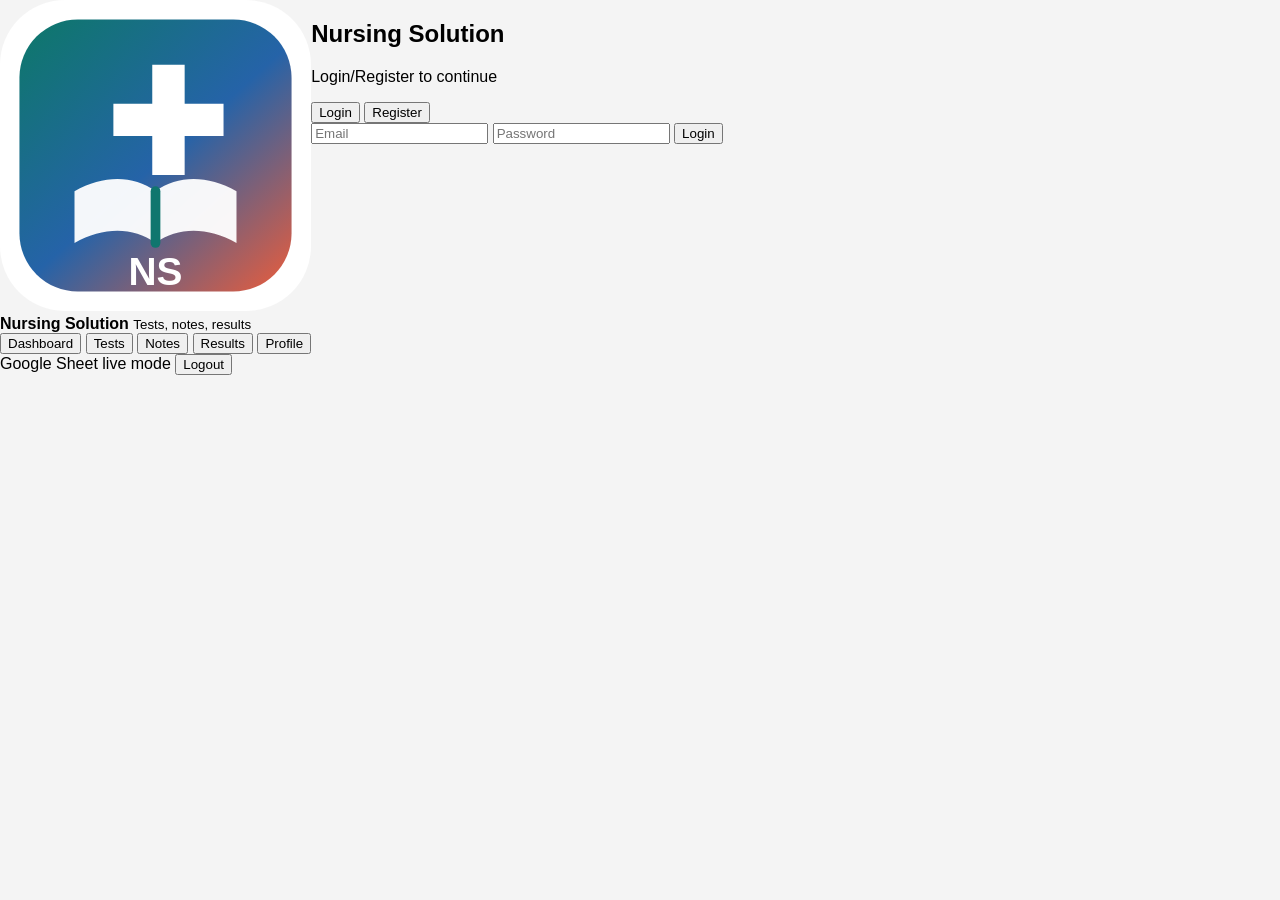
==== commit af1ec8a1: "Add files via upload" ====
--- a/index.html
+++ b/index.html
@@ -34,228 +34,40 @@
       <main class="main">
         <section class="auth-view" id="authView">
           <div class="auth-panel">
-            <div class="brand auth-brand">
-              <img class="brand-logo large" src="./assets/nursing-solution-logo.svg" alt="Nursing Solution logo" />
-              <div>
-                <strong>Nursing Solution</strong>
-                <small>Online nursing preparation</small>
-              </div>
+            <h1>Nursing Solution</h1>
+            <p>Login/Register to continue</p>
+
+            <div class="auth-tabs">
+              <button id="loginTab">Login</button>
+              <button id="registerTab">Register</button>
             </div>
 
-            <div class="auth-copy">
-              <p class="eyebrow">Student portal</p>
-              <h1>Login karke test aur notes access karein.</h1>
-            </div>
-
-            <div class="auth-tabs" role="tablist" aria-label="Authentication">
-              <button class="auth-tab active" id="loginTab" type="button">Login</button>
-              <button class="auth-tab" id="registerTab" type="button">Register</button>
-            </div>
-
-            <form class="form-grid" id="loginForm">
-              <label>
-                Email ID
-                <input name="email" type="email" autocomplete="email" required />
-              </label>
-              <label>
-                Password
-                <input name="password" type="password" autocomplete="current-password" required />
-              </label>
-              <button class="primary-button" type="submit">Login</button>
+            <form id="loginForm">
+              <input name="email" placeholder="Email" />
+              <input name="password" type="password" placeholder="Password" />
+              <button type="submit">Login</button>
             </form>
 
-            <form class="form-grid hidden" id="registerForm">
-              <label>
-                Name
-                <input name="name" type="text" autocomplete="name" required />
-              </label>
-              <label>
-                Email ID
-                <input name="email" type="email" autocomplete="email" required />
-              </label>
-              <label>
-                Password
-                <input name="password" type="password" autocomplete="new-password" minlength="6" required />
-              </label>
-              <label>
-                Mobile Number
-                <input name="mobile" type="tel" autocomplete="tel" />
-              </label>
-              <button class="primary-button" type="submit">Create account</button>
+            <form id="registerForm" class="hidden">
+              <input name="name" placeholder="Name" />
+              <input name="email" placeholder="Email" />
+              <input name="password" type="password" placeholder="Password" />
+              <button type="submit">Register</button>
             </form>
 
-            <p class="message" id="authMessage" role="status"></p>
-          </div>
-
-          <div class="auth-art" aria-hidden="true">
-            <div class="mock-device">
-              <div class="mock-top">
-                <span>Live Test Portal</span>
-                <strong>Ready</strong>
-              </div>
-              <div class="mock-question"></div>
-              <div class="mock-question short"></div>
-              <div class="mock-options">
-                <i></i>
-                <i class="selected"></i>
-                <i></i>
-                <i></i>
-              </div>
-              <div class="mock-result">
-                <span>Google Sheet</span>
-                <strong>Live</strong>
-              </div>
-            </div>
+            <p id="authMessage"></p>
           </div>
         </section>
 
         <section class="workspace hidden" id="workspace">
-          <header class="topbar">
-            <div>
-              <p class="eyebrow" id="todayLabel"></p>
-              <h1 id="viewTitle">Dashboard</h1>
-            </div>
-            <div class="topbar-actions">
-              <button class="secondary-button" id="refreshBtn" type="button">Refresh</button>
-              <div class="user-chip" id="userChip"></div>
-            </div>
-          </header>
+          <h1 id="viewTitle">Dashboard</h1>
 
-          <section class="view" id="dashboardView">
-            <div class="metric-grid">
-              <article class="metric">
-                <span>Active Tests</span>
-                <strong id="availableCount">0</strong>
-              </article>
-              <article class="metric">
-                <span>Study Notes</span>
-                <strong id="notesCount">0</strong>
-              </article>
-              <article class="metric">
-                <span>Attempted</span>
-                <strong id="attemptedCount">0</strong>
-              </article>
-              <article class="metric accent">
-                <span>Best Result</span>
-                <strong id="bestScore">0%</strong>
-              </article>
-            </div>
-
-            <div class="content-grid">
-              <section class="panel">
-                <div class="panel-heading">
-                  <div>
-                    <p class="eyebrow">Practice</p>
-                    <h2>Available Test Series</h2>
-                  </div>
-                  <button class="text-button" data-view-jump="tests" type="button">View all</button>
-                </div>
-                <div class="test-list compact" id="dashboardTests"></div>
-              </section>
-
-              <section class="panel">
-                <div class="panel-heading">
-                  <div>
-                    <p class="eyebrow">Revision</p>
-                    <h2>Latest Notes</h2>
-                  </div>
-                  <button class="text-button" data-view-jump="notes" type="button">Open notes</button>
-                </div>
-                <div class="note-list compact" id="dashboardNotes"></div>
-              </section>
-            </div>
-          </section>
-
-          <section class="view hidden" id="testsView">
-            <div class="toolbar">
-              <label class="search-box">
-                Search
-                <input id="testSearch" type="search" placeholder="Subject or test name" />
-              </label>
-              <select id="subjectFilter" aria-label="Subject filter">
-                <option value="all">All subjects</option>
-              </select>
-              <select id="accessFilter" aria-label="Access filter">
-                <option value="all">All access</option>
-                <option value="free">Free</option>
-                <option value="paid">Paid</option>
-                <option value="unlocked">Unlocked</option>
-              </select>
-            </div>
-            <div class="test-list" id="testList"></div>
-          </section>
-
-          <section class="view hidden" id="notesView">
-            <div class="toolbar notes-toolbar">
-              <label class="search-box">
-                Search
-                <input id="noteSearch" type="search" placeholder="Subject or note title" />
-              </label>
-              <select id="noteSubjectFilter" aria-label="Note subject filter">
-                <option value="all">All subjects</option>
-              </select>
-            </div>
-            <div class="note-list" id="noteList"></div>
-          </section>
-
-          <section class="view hidden" id="attemptView">
-            <div class="attempt-layout">
-              <section class="exam-panel">
-                <div class="exam-top">
-                  <div>
-                    <p class="eyebrow" id="attemptSubject"></p>
-                    <h2 id="attemptTitle"></h2>
-                  </div>
-                  <div class="timer" id="timer">00:00</div>
-                </div>
-                <div class="progress-bar" aria-hidden="true">
-                  <span id="progressFill"></span>
-                </div>
-                <div id="questionArea"></div>
-                <div class="exam-actions">
-                  <button class="secondary-button" id="prevQuestion" type="button">Previous</button>
-                  <button class="secondary-button" id="nextQuestion" type="button">Next</button>
-                  <button class="primary-button" id="submitTest" type="button">Submit test</button>
-                </div>
-              </section>
-              <aside class="question-palette" id="questionPalette"></aside>
-            </div>
-          </section>
-
-          <section class="view hidden" id="resultsView">
-            <div class="result-list large" id="resultHistory"></div>
-          </section>
-
-          <section class="view hidden" id="profileView">
-            <section class="panel profile-panel">
-              <div class="avatar" id="profileAvatar"></div>
-              <div>
-                <h2 id="profileName"></h2>
-                <p id="profileEmail"></p>
-                <p id="profileMeta"></p>
-              </div>
-            </section>
-          </section>
+          <div id="dashboardTests"></div>
+          <div id="dashboardNotes"></div>
         </section>
       </main>
     </div>
 
-    <dialog id="resultDialog">
-      <div class="dialog-head">
-        <h2>Test Result</h2>
-        <button class="icon-button" id="closeResult" type="button" aria-label="Close">x</button>
-      </div>
-      <div id="resultSummary"></div>
-    </dialog>
-
-    <dialog id="payDialog">
-      <div class="dialog-head">
-        <h2>Payment required</h2>
-        <button class="icon-button" id="closePay" type="button" aria-label="Close">x</button>
-      </div>
-      <div id="paySummary"></div>
-    </dialog>
-
     <script src="./script.js"></script>
   </body>
 </html>
--- a/styles.css
+++ b/styles.css
@@ -1,876 +1,2 @@
-:root {
-  --ink: #17212b;
-  --muted: #607080;
-  --line: #d9e3ea;
-  --soft: #f4f8f8;
-  --panel: #ffffff;
-  --teal: #0f766e;
-  --teal-dark: #0b5e58;
-  --coral: #d95d45;
-  --gold: #c88a19;
-  --blue: #2563a8;
-  --green-soft: #e8f6f2;
-  --red-soft: #fff0ec;
-  --shadow: 0 18px 48px rgba(23, 33, 43, 0.12);
-  color-scheme: light;
-  font-family:
-    Inter, ui-sans-serif, system-ui, -apple-system, BlinkMacSystemFont, "Segoe UI",
-    sans-serif;
-}
-
-* {
-  box-sizing: border-box;
-}
-
-body {
-  margin: 0;
-  min-height: 100vh;
-  background: var(--soft);
-  color: var(--ink);
-}
-
-button,
-input,
-select {
-  font: inherit;
-}
-
-button {
-  cursor: pointer;
-}
-
-button:disabled {
-  cursor: not-allowed;
-  opacity: 0.62;
-}
-
-.is-busy {
-  cursor: progress;
-}
-
-.app-shell {
-  min-height: 100vh;
-  display: grid;
-  grid-template-columns: 286px minmax(0, 1fr);
-}
-
-.sidebar {
-  position: sticky;
-  top: 0;
-  height: 100vh;
-  display: flex;
-  flex-direction: column;
-  gap: 28px;
-  padding: 24px 18px;
-  background: #ffffff;
-  border-right: 1px solid var(--line);
-}
-
-.brand {
-  display: flex;
-  align-items: center;
-  gap: 12px;
-  min-width: 0;
-}
-
-.brand-logo {
-  width: 54px;
-  height: 54px;
-  flex: 0 0 54px;
-  border-radius: 14px;
-  box-shadow: 0 10px 24px rgba(15, 118, 110, 0.18);
-}
-
-.brand-logo.large {
-  width: 64px;
-  height: 64px;
-  flex-basis: 64px;
-}
-
-.brand strong,
-.brand small {
-  display: block;
-  line-height: 1.2;
-}
-
-.brand strong {
-  font-size: 16px;
-}
-
-.brand small {
-  margin-top: 3px;
-  color: var(--muted);
-  font-size: 12px;
-}
-
-.nav-list {
-  display: grid;
-  gap: 8px;
-}
-
-.nav-item,
-.ghost-button,
-.text-button,
-.primary-button,
-.secondary-button,
-.pay-button,
-.icon-button,
-.auth-tab {
-  border: 0;
-  border-radius: 8px;
-  min-height: 42px;
-}
-
-.nav-item {
-  width: 100%;
-  padding: 12px 14px;
-  background: transparent;
-  color: var(--muted);
-  text-align: left;
-  font-weight: 800;
-}
-
-.nav-item.active,
-.nav-item:hover {
-  background: #e8f4f2;
-  color: var(--teal-dark);
-}
-
-.sidebar-footer {
-  margin-top: auto;
-  display: grid;
-  gap: 12px;
-  color: var(--muted);
-  font-size: 13px;
-}
-
-.main {
-  min-width: 0;
-}
-
-.auth-view {
-  min-height: 100vh;
-  display: grid;
-  grid-template-columns: minmax(320px, 500px) minmax(0, 1fr);
-  align-items: stretch;
-  background: #edf3f4;
-}
-
-.auth-panel {
-  display: flex;
-  flex-direction: column;
-  justify-content: center;
-  gap: 20px;
-  padding: 40px clamp(22px, 6vw, 58px);
-  background: #fff;
-  border-right: 1px solid var(--line);
-}
-
-.auth-brand {
-  margin-bottom: 10px;
-}
-
-.auth-copy h1 {
-  max-width: 420px;
-}
-
-.auth-tabs {
-  display: grid;
-  grid-template-columns: 1fr 1fr;
-  gap: 6px;
-  padding: 5px;
-  border: 1px solid var(--line);
-  border-radius: 8px;
-  background: var(--soft);
-}
-
-.auth-tab {
-  background: transparent;
-  color: var(--muted);
-  font-weight: 800;
-}
-
-.auth-tab.active {
-  background: #fff;
-  color: var(--ink);
-  box-shadow: 0 4px 14px rgba(23, 33, 43, 0.08);
-}
-
-.form-grid {
-  display: grid;
-  gap: 14px;
-}
-
-label {
-  display: grid;
-  gap: 7px;
-  color: var(--muted);
-  font-size: 13px;
-  font-weight: 800;
-}
-
-input,
-select {
-  width: 100%;
-  min-height: 44px;
-  padding: 10px 12px;
-  border: 1px solid var(--line);
-  border-radius: 8px;
-  background: #fff;
-  color: var(--ink);
-  outline: none;
-}
-
-input:focus,
-select:focus {
-  border-color: var(--teal);
-  box-shadow: 0 0 0 3px rgba(15, 118, 110, 0.14);
-}
-
-.primary-button {
-  padding: 11px 16px;
-  background: var(--teal);
-  color: #fff;
-  font-weight: 900;
-}
-
-.primary-button:hover {
-  background: var(--teal-dark);
-}
-
-.secondary-button,
-.ghost-button {
-  padding: 10px 14px;
-  background: #edf3f4;
-  color: var(--ink);
-  font-weight: 800;
-}
-
-.pay-button {
-  padding: 10px 14px;
-  background: var(--coral);
-  color: #fff;
-  font-weight: 900;
-}
-
-.text-button {
-  min-height: auto;
-  padding: 6px 8px;
-  background: transparent;
-  color: var(--teal-dark);
-  font-weight: 900;
-}
-
-.icon-button {
-  width: 38px;
-  height: 38px;
-  background: var(--soft);
-  color: var(--ink);
-  font-weight: 900;
-}
-
-.message {
-  min-height: 20px;
-  margin: 0;
-  color: var(--coral);
-  font-size: 14px;
-  font-weight: 800;
-}
-
-.auth-art {
-  display: grid;
-  place-items: center;
-  padding: 40px;
-  background:
-    linear-gradient(120deg, rgba(15, 118, 110, 0.12), rgba(217, 93, 69, 0.08)),
-    linear-gradient(180deg, #edf3f4, #ffffff);
-}
-
-.mock-device {
-  width: min(560px, 92%);
-  padding: 28px;
-  border-radius: 8px;
-  background: #fff;
-  box-shadow: var(--shadow);
-}
-
-.mock-top,
-.mock-result {
-  display: flex;
-  justify-content: space-between;
-  gap: 18px;
-  color: var(--muted);
-  font-weight: 900;
-}
-
-.mock-top strong {
-  color: var(--coral);
-}
-
-.mock-question {
-  height: 18px;
-  width: 92%;
-  margin-top: 30px;
-  border-radius: 8px;
-  background: #e6edf2;
-}
-
-.mock-question.short {
-  width: 64%;
-  margin-top: 12px;
-}
-
-.mock-options {
-  display: grid;
-  gap: 14px;
-  margin: 30px 0;
-}
-
-.mock-options i {
-  display: block;
-  height: 44px;
-  border: 1px solid var(--line);
-  border-radius: 8px;
-  background: #fbfcfd;
-}
-
-.mock-options i.selected {
-  border-color: rgba(15, 118, 110, 0.42);
-  background: #effaf7;
-}
-
-.mock-result {
-  padding: 14px;
-  border-radius: 8px;
-  background: var(--green-soft);
-  color: var(--teal-dark);
-}
-
-.workspace {
-  padding: 24px clamp(16px, 3vw, 34px) 42px;
-}
-
-.topbar,
-.topbar-actions {
-  display: flex;
-  align-items: center;
-  gap: 14px;
-}
-
-.topbar {
-  justify-content: space-between;
-  margin-bottom: 24px;
-}
-
-.eyebrow {
-  margin: 0 0 6px;
-  color: var(--muted);
-  font-size: 12px;
-  font-weight: 900;
-  letter-spacing: 0;
-  text-transform: uppercase;
-}
-
-h1,
-h2,
-h3,
-p {
-  overflow-wrap: anywhere;
-}
-
-h1 {
-  margin: 0;
-  font-size: clamp(26px, 4vw, 38px);
-  line-height: 1.08;
-}
-
-h2 {
-  margin: 0;
-  font-size: 20px;
-}
-
-h3 {
-  margin: 0;
-  font-size: 17px;
-}
-
-.user-chip {
-  min-height: 44px;
-  display: flex;
-  align-items: center;
-  gap: 10px;
-  padding: 8px 12px;
-  border: 1px solid var(--line);
-  border-radius: 8px;
-  background: #fff;
-  color: var(--muted);
-  font-weight: 800;
-}
-
-.metric-grid {
-  display: grid;
-  grid-template-columns: repeat(4, minmax(0, 1fr));
-  gap: 14px;
-  margin-bottom: 18px;
-}
-
-.metric,
-.panel,
-.test-card,
-.note-card,
-.result-card {
-  border: 1px solid var(--line);
-  border-radius: 8px;
-  background: var(--panel);
-}
-
-.metric {
-  padding: 18px;
-}
-
-.metric span {
-  color: var(--muted);
-  font-size: 13px;
-  font-weight: 800;
-}
-
-.metric strong {
-  display: block;
-  margin-top: 8px;
-  font-size: 30px;
-}
-
-.metric.accent {
-  border-color: rgba(217, 93, 69, 0.35);
-  background: #fff7f3;
-}
-
-.content-grid {
-  display: grid;
-  grid-template-columns: minmax(0, 1.1fr) minmax(320px, 0.9fr);
-  gap: 18px;
-}
-
-.panel {
-  padding: 18px;
-}
-
-.panel-heading,
-.exam-top,
-.dialog-head {
-  display: flex;
-  align-items: center;
-  justify-content: space-between;
-  gap: 14px;
-  margin-bottom: 16px;
-}
-
-.toolbar {
-  display: grid;
-  grid-template-columns: minmax(220px, 1fr) 220px 180px;
-  gap: 12px;
-  margin-bottom: 16px;
-}
-
-.notes-toolbar {
-  grid-template-columns: minmax(220px, 1fr) 220px;
-}
-
-.test-list,
-.note-list,
-.result-list {
-  display: grid;
-  gap: 12px;
-}
-
-.test-list.compact,
-.note-list.compact {
-  gap: 10px;
-}
-
-.test-card,
-.note-card {
-  display: grid;
-  grid-template-columns: minmax(0, 1fr) auto;
-  gap: 16px;
-  align-items: center;
-  padding: 16px;
-}
-
-.card-actions {
-  display: flex;
-  flex-wrap: wrap;
-  justify-content: flex-end;
-  gap: 8px;
-}
-
-.test-meta,
-.result-meta,
-.note-meta {
-  display: flex;
-  flex-wrap: wrap;
-  gap: 8px;
-  margin-top: 10px;
-}
-
-.note-card p {
-  margin: 10px 0 0;
-  color: var(--muted);
-  font-size: 14px;
-  line-height: 1.45;
-}
-
-.pill {
-  display: inline-flex;
-  align-items: center;
-  min-height: 28px;
-  padding: 5px 9px;
-  border-radius: 8px;
-  background: #edf3f4;
-  color: var(--muted);
-  font-size: 12px;
-  font-weight: 900;
-}
-
-.pill.live,
-.pill.free,
-.pill.unlocked {
-  background: #e6f4ef;
-  color: var(--teal-dark);
-}
-
-.pill.closed,
-.pill.locked {
-  background: #f4e9e6;
-  color: var(--coral);
-}
-
-.pill.paid {
-  background: #fff4db;
-  color: #8a5c0a;
-}
-
-.attempt-layout {
-  display: grid;
-  grid-template-columns: minmax(0, 1fr) 240px;
-  gap: 18px;
-}
-
-.exam-panel {
-  min-height: 560px;
-  padding: 22px;
-  border: 1px solid var(--line);
-  border-radius: 8px;
-  background: #fff;
-}
-
-.timer {
-  min-width: 96px;
-  padding: 10px 12px;
-  border-radius: 8px;
-  background: #fff1ec;
-  color: var(--coral);
-  text-align: center;
-  font-size: 20px;
-  font-weight: 900;
-}
-
-.progress-bar {
-  height: 8px;
-  margin-bottom: 24px;
-  overflow: hidden;
-  border-radius: 8px;
-  background: #e5edf2;
-}
-
-.progress-bar span {
-  display: block;
-  width: 0%;
-  height: 100%;
-  background: var(--teal);
-  transition: width 160ms ease;
-}
-
-.question-count {
-  color: var(--muted);
-  font-size: 13px;
-  font-weight: 900;
-}
-
-.options {
-  display: grid;
-  gap: 10px;
-  margin-top: 18px;
-}
-
-.option {
-  display: grid;
-  grid-template-columns: 34px minmax(0, 1fr);
-  gap: 10px;
-  align-items: center;
-  min-height: 52px;
-  padding: 10px;
-  border: 1px solid var(--line);
-  border-radius: 8px;
-  background: #fbfcfd;
-  color: var(--ink);
-  text-align: left;
-}
-
-.option span:first-child {
-  display: grid;
-  place-items: center;
-  width: 34px;
-  height: 34px;
-  border-radius: 8px;
-  background: #edf3f4;
-  font-weight: 900;
-}
-
-.option.selected {
-  border-color: var(--teal);
-  background: #effaf7;
-}
-
-.exam-actions {
-  display: flex;
-  justify-content: flex-end;
-  gap: 10px;
-  margin-top: 24px;
-}
-
-.question-palette {
-  align-self: start;
-  display: grid;
-  grid-template-columns: repeat(5, 1fr);
-  gap: 8px;
-  padding: 14px;
-  border: 1px solid var(--line);
-  border-radius: 8px;
-  background: #fff;
-}
-
-.palette-button {
-  aspect-ratio: 1;
-  border: 1px solid var(--line);
-  border-radius: 8px;
-  background: #fff;
-  color: var(--muted);
-  font-weight: 900;
-}
-
-.palette-button.current {
-  border-color: var(--blue);
-  color: var(--blue);
-}
-
-.palette-button.answered {
-  background: #e6f4ef;
-  border-color: rgba(15, 118, 110, 0.36);
-  color: var(--teal-dark);
-}
-
-.result-card {
-  padding: 16px;
-}
-
-.result-card strong.score {
-  color: var(--teal-dark);
-  font-size: 28px;
-}
-
-.review {
-  display: grid;
-  gap: 12px;
-  margin-top: 16px;
-}
-
-.review-item {
-  padding: 13px;
-  border: 1px solid var(--line);
-  border-radius: 8px;
-  background: #fbfcfd;
-}
-
-.review-item.correct {
-  border-color: rgba(15, 118, 110, 0.34);
-}
-
-.review-item.wrong {
-  border-color: rgba(217, 93, 69, 0.34);
-}
-
-.profile-panel {
-  display: flex;
-  align-items: center;
-  gap: 18px;
-}
-
-.avatar {
-  width: 76px;
-  height: 76px;
-  flex: 0 0 76px;
-  display: grid;
-  place-items: center;
-  border-radius: 8px;
-  background: #e6f4ef;
-  color: var(--teal-dark);
-  font-size: 24px;
-  font-weight: 900;
-}
-
-dialog {
-  width: min(780px, calc(100vw - 28px));
-  max-height: 86vh;
-  overflow: auto;
-  padding: 20px;
-  border: 1px solid var(--line);
-  border-radius: 8px;
-  box-shadow: var(--shadow);
-}
-
-dialog::backdrop {
-  background: rgba(23, 33, 43, 0.42);
-}
-
-.payment-box {
-  display: grid;
-  gap: 12px;
-  padding: 16px;
-  border: 1px solid var(--line);
-  border-radius: 8px;
-  background: #fffaf3;
-}
-
-.empty {
-  padding: 18px;
-  border: 1px dashed var(--line);
-  border-radius: 8px;
-  color: var(--muted);
-  background: #fff;
-  font-weight: 800;
-}
-
-.state-error {
-  display: grid;
-  gap: 12px;
-  color: var(--coral);
-  background: #fff7f3;
-  border-color: rgba(217, 93, 69, 0.42);
-}
-
-.state-error .secondary-button {
-  justify-self: start;
-}
-
-.hidden {
-  display: none !important;
-}
-
-@media (max-width: 1080px) {
-  .app-shell {
-    grid-template-columns: 1fr;
-  }
-
-  .sidebar {
-    position: relative;
-    height: auto;
-    gap: 16px;
-    padding: 14px;
-    border-right: 0;
-    border-bottom: 1px solid var(--line);
-  }
-
-  .nav-list {
-    grid-template-columns: repeat(5, minmax(0, 1fr));
-  }
-
-  .nav-item {
-    text-align: center;
-    padding: 10px 8px;
-  }
-
-  .sidebar-footer {
-    display: none;
-  }
-
-  .auth-view {
-    grid-template-columns: 1fr;
-  }
-
-  .auth-art {
-    display: none;
-  }
-
-  .metric-grid {
-    grid-template-columns: repeat(2, minmax(0, 1fr));
-  }
-
-  .content-grid,
-  .attempt-layout {
-    grid-template-columns: 1fr;
-  }
-
-  .question-palette {
-    grid-template-columns: repeat(10, minmax(34px, 1fr));
-  }
-}
-
-@media (max-width: 720px) {
-  .workspace {
-    padding: 16px 12px 30px;
-  }
-
-  .topbar,
-  .topbar-actions {
-    align-items: flex-start;
-    flex-direction: column;
-  }
-
-  .topbar-actions,
-  .topbar-actions .secondary-button,
-  .user-chip {
-    width: 100%;
-  }
-
-  .nav-list {
-    grid-template-columns: repeat(2, minmax(0, 1fr));
-  }
-
-  .metric-grid,
-  .toolbar,
-  .notes-toolbar,
-  .test-card,
-  .note-card {
-    grid-template-columns: 1fr;
-  }
-
-  .card-actions,
-  .card-actions button {
-    width: 100%;
-  }
-
-  .exam-top,
-  .panel-heading {
-    align-items: flex-start;
-    flex-direction: column;
-  }
-
-  .timer {
-    width: 100%;
-  }
-
-  .exam-actions {
-    display: grid;
-    grid-template-columns: 1fr;
-  }
-
-  .question-palette {
-    grid-template-columns: repeat(5, 1fr);
-  }
-
-  .profile-panel {
-    align-items: flex-start;
-    flex-direction: column;
-  }
-}
+body{font-family:Arial;margin:0;background:#f4f4f4}
+.hidden{display:none} .app-shell{display:flex}
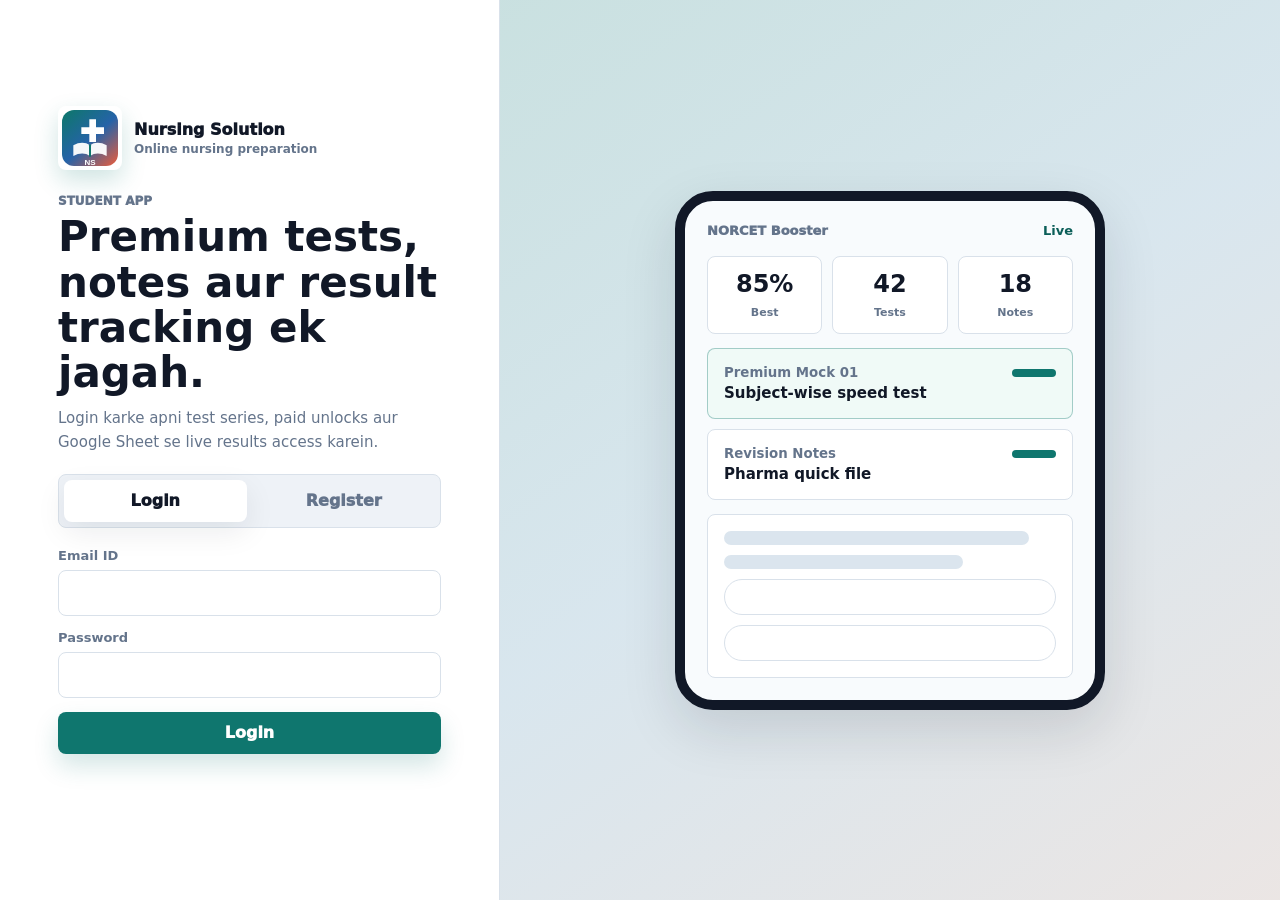
==== commit 535eee50: "Add files via upload" ====
--- a/index.html
+++ b/index.html
@@ -3,7 +3,7 @@
   <head>
     <meta charset="utf-8" />
     <meta name="viewport" content="width=device-width, initial-scale=1" />
-    <title>Nursing Solution Learning App</title>
+    <title>Nursing Solution Premium Test Series</title>
     <link rel="stylesheet" href="./styles.css" />
   </head>
   <body>
@@ -13,61 +13,288 @@
           <img class="brand-logo" src="./assets/nursing-solution-logo.svg" alt="Nursing Solution logo" />
           <div>
             <strong>Nursing Solution</strong>
-            <small>Tests, notes, results</small>
+            <small>Premium test series</small>
           </div>
         </div>
 
         <nav class="nav-list" id="navList">
-          <button class="nav-item active" data-view="dashboard" type="button">Dashboard</button>
-          <button class="nav-item" data-view="tests" type="button">Tests</button>
-          <button class="nav-item" data-view="notes" type="button">Notes</button>
-          <button class="nav-item" data-view="results" type="button">Results</button>
-          <button class="nav-item" data-view="profile" type="button">Profile</button>
+          <button class="nav-item active" data-view="dashboard" type="button"><span>Dashboard</span></button>
+          <button class="nav-item" data-view="tests" type="button"><span>Tests</span></button>
+          <button class="nav-item" data-view="notes" type="button"><span>Notes</span></button>
+          <button class="nav-item" data-view="results" type="button"><span>Results</span></button>
+          <button class="nav-item" data-view="profile" type="button"><span>Profile</span></button>
         </nav>
 
-        <div class="sidebar-footer">
-          <span id="syncState">Google Sheet live mode</span>
-          <button class="ghost-button" id="logoutBtn" type="button">Logout</button>
+        <div class="sidebar-card">
+          <span class="status-dot"></span>
+          <div>
+            <strong id="syncState">Google Sheet live mode</strong>
+            <small>Tests, notes, access aur results synced</small>
+          </div>
         </div>
+
+        <button class="ghost-button" id="logoutBtn" type="button">Logout</button>
       </aside>
 
       <main class="main">
         <section class="auth-view" id="authView">
           <div class="auth-panel">
-            <h1>Nursing Solution</h1>
-            <p>Login/Register to continue</p>
-
-            <div class="auth-tabs">
-              <button id="loginTab">Login</button>
-              <button id="registerTab">Register</button>
-            </div>
-
-            <form id="loginForm">
-              <input name="email" placeholder="Email" />
-              <input name="password" type="password" placeholder="Password" />
-              <button type="submit">Login</button>
+            <div class="brand auth-brand">
+              <img class="brand-logo large" src="./assets/nursing-solution-logo.svg" alt="Nursing Solution logo" />
+              <div>
+                <strong>Nursing Solution</strong>
+                <small>Online nursing preparation</small>
+              </div>
+            </div>
+
+            <div class="auth-copy">
+              <p class="eyebrow">Student app</p>
+              <h1>Premium tests, notes aur result tracking ek jagah.</h1>
+              <p>Login karke apni test series, paid unlocks aur Google Sheet se live results access karein.</p>
+            </div>
+
+            <div class="auth-tabs" role="tablist" aria-label="Authentication">
+              <button class="auth-tab active" id="loginTab" type="button">Login</button>
+              <button class="auth-tab" id="registerTab" type="button">Register</button>
+            </div>
+
+            <form class="form-grid" id="loginForm">
+              <label>
+                Email ID
+                <input name="email" type="email" autocomplete="email" required />
+              </label>
+              <label>
+                Password
+                <input name="password" type="password" autocomplete="current-password" required />
+              </label>
+              <button class="primary-button" type="submit">Login</button>
             </form>
 
-            <form id="registerForm" class="hidden">
-              <input name="name" placeholder="Name" />
-              <input name="email" placeholder="Email" />
-              <input name="password" type="password" placeholder="Password" />
-              <button type="submit">Register</button>
+            <form class="form-grid hidden" id="registerForm">
+              <label>
+                Name
+                <input name="name" type="text" autocomplete="name" required />
+              </label>
+              <label>
+                Email ID
+                <input name="email" type="email" autocomplete="email" required />
+              </label>
+              <label>
+                Password
+                <input name="password" type="password" autocomplete="new-password" minlength="6" required />
+              </label>
+              <label>
+                Mobile Number
+                <input name="mobile" type="tel" autocomplete="tel" />
+              </label>
+              <button class="primary-button" type="submit">Create account</button>
             </form>
 
-            <p id="authMessage"></p>
+            <p class="message" id="authMessage" role="status"></p>
+          </div>
+
+          <div class="auth-art" aria-hidden="true">
+            <div class="phone-shell">
+              <div class="phone-top">
+                <span>NORCET Booster</span>
+                <strong>Live</strong>
+              </div>
+              <div class="mini-stats">
+                <span><b>85%</b><small>Best</small></span>
+                <span><b>42</b><small>Tests</small></span>
+                <span><b>18</b><small>Notes</small></span>
+              </div>
+              <div class="mock-test-card active">
+                <small>Premium Mock 01</small>
+                <strong>Subject-wise speed test</strong>
+                <i></i>
+              </div>
+              <div class="mock-test-card">
+                <small>Revision Notes</small>
+                <strong>Pharma quick file</strong>
+                <i></i>
+              </div>
+              <div class="mock-question-block">
+                <span></span>
+                <span></span>
+                <span></span>
+                <span></span>
+              </div>
+            </div>
           </div>
         </section>
 
         <section class="workspace hidden" id="workspace">
-          <h1 id="viewTitle">Dashboard</h1>
-
-          <div id="dashboardTests"></div>
-          <div id="dashboardNotes"></div>
+          <header class="topbar">
+            <div>
+              <p class="eyebrow" id="todayLabel"></p>
+              <h1 id="viewTitle">Dashboard</h1>
+            </div>
+            <div class="topbar-actions">
+              <button class="secondary-button" id="refreshBtn" type="button">Refresh</button>
+              <div class="user-chip" id="userChip"></div>
+            </div>
+          </header>
+
+          <section class="view" id="dashboardView">
+            <section class="dashboard-hero">
+              <div>
+                <p class="eyebrow">Live learning dashboard</p>
+                <h2 id="welcomeTitle">Welcome back</h2>
+                <p id="welcomeMeta">Aapke tests, notes aur result history Google Sheet se update ho rahe hain.</p>
+              </div>
+              <div class="hero-score">
+                <span>Best Score</span>
+                <strong id="heroBestScore">0%</strong>
+              </div>
+            </section>
+
+            <div class="metric-grid">
+              <article class="metric">
+                <span>Active Tests</span>
+                <strong id="availableCount">0</strong>
+              </article>
+              <article class="metric">
+                <span>Study Notes</span>
+                <strong id="notesCount">0</strong>
+              </article>
+              <article class="metric">
+                <span>Attempted</span>
+                <strong id="attemptedCount">0</strong>
+              </article>
+              <article class="metric accent">
+                <span>Unlocked</span>
+                <strong id="unlockedCount">0</strong>
+              </article>
+            </div>
+
+            <div class="content-grid">
+              <section class="panel">
+                <div class="panel-heading">
+                  <div>
+                    <p class="eyebrow">Practice</p>
+                    <h2>Available Test Series</h2>
+                  </div>
+                  <button class="text-button" data-view-jump="tests" type="button">View all</button>
+                </div>
+                <div class="test-list compact" id="dashboardTests"></div>
+              </section>
+
+              <section class="panel">
+                <div class="panel-heading">
+                  <div>
+                    <p class="eyebrow">Revision</p>
+                    <h2>Latest Notes</h2>
+                  </div>
+                  <button class="text-button" data-view-jump="notes" type="button">Open notes</button>
+                </div>
+                <div class="note-list compact" id="dashboardNotes"></div>
+              </section>
+            </div>
+
+            <section class="panel results-preview">
+              <div class="panel-heading">
+                <div>
+                  <p class="eyebrow">Performance</p>
+                  <h2>Recent Results</h2>
+                </div>
+                <button class="text-button" data-view-jump="results" type="button">History</button>
+              </div>
+              <div class="result-list" id="recentResults"></div>
+            </section>
+          </section>
+
+          <section class="view hidden" id="testsView">
+            <div class="toolbar">
+              <label class="search-box">
+                Search
+                <input id="testSearch" type="search" placeholder="Subject or test name" />
+              </label>
+              <select id="subjectFilter" aria-label="Subject filter">
+                <option value="all">All subjects</option>
+              </select>
+              <select id="accessFilter" aria-label="Access filter">
+                <option value="all">All access</option>
+                <option value="free">Free</option>
+                <option value="paid">Paid</option>
+                <option value="unlocked">Unlocked</option>
+              </select>
+            </div>
+            <div class="test-list" id="testList"></div>
+          </section>
+
+          <section class="view hidden" id="notesView">
+            <div class="toolbar notes-toolbar">
+              <label class="search-box">
+                Search
+                <input id="noteSearch" type="search" placeholder="Subject or note title" />
+              </label>
+              <select id="noteSubjectFilter" aria-label="Note subject filter">
+                <option value="all">All subjects</option>
+              </select>
+            </div>
+            <div class="note-list" id="noteList"></div>
+          </section>
+
+          <section class="view hidden" id="attemptView">
+            <div class="attempt-layout">
+              <section class="exam-panel">
+                <div class="exam-top">
+                  <div>
+                    <p class="eyebrow" id="attemptSubject"></p>
+                    <h2 id="attemptTitle"></h2>
+                  </div>
+                  <div class="timer" id="timer">00:00</div>
+                </div>
+                <div class="progress-bar" aria-hidden="true">
+                  <span id="progressFill"></span>
+                </div>
+                <div id="questionArea"></div>
+                <div class="exam-actions">
+                  <button class="secondary-button" id="prevQuestion" type="button">Previous</button>
+                  <button class="secondary-button" id="nextQuestion" type="button">Next</button>
+                  <button class="primary-button" id="submitTest" type="button">Submit test</button>
+                </div>
+              </section>
+              <aside class="question-palette" id="questionPalette"></aside>
+            </div>
+          </section>
+
+          <section class="view hidden" id="resultsView">
+            <div class="result-list large" id="resultHistory"></div>
+          </section>
+
+          <section class="view hidden" id="profileView">
+            <section class="panel profile-panel">
+              <div class="avatar" id="profileAvatar"></div>
+              <div>
+                <p class="eyebrow">Student profile</p>
+                <h2 id="profileName"></h2>
+                <p id="profileEmail"></p>
+                <p id="profileMeta"></p>
+              </div>
+            </section>
+          </section>
         </section>
       </main>
     </div>
 
+    <dialog id="resultDialog">
+      <div class="dialog-head">
+        <h2>Test Result</h2>
+        <button class="icon-button" id="closeResult" type="button" aria-label="Close">x</button>
+      </div>
+      <div id="resultSummary"></div>
+    </dialog>
+
+    <dialog id="payDialog">
+      <div class="dialog-head">
+        <h2>Payment required</h2>
+        <button class="icon-button" id="closePay" type="button" aria-label="Close">x</button>
+      </div>
+      <div id="paySummary"></div>
+    </dialog>
+
     <script src="./script.js"></script>
   </body>
 </html>
--- a/styles.css
+++ b/styles.css
@@ -1,2 +1,1149 @@
-body{font-family:Arial;margin:0;background:#f4f4f4}
-.hidden{display:none} .app-shell{display:flex}
+:root {
+  --ink: #111827;
+  --muted: #64748b;
+  --faint: #eef2f7;
+  --line: #d9e1ea;
+  --panel: #ffffff;
+  --page: #f6f8fb;
+  --teal: #0f766e;
+  --teal-dark: #0b5e58;
+  --blue: #2563a8;
+  --coral: #d95d45;
+  --gold: #b7791f;
+  --green-soft: #e7f7f2;
+  --blue-soft: #eaf2ff;
+  --red-soft: #fff0ec;
+  --gold-soft: #fff6df;
+  --shadow: 0 20px 54px rgba(17, 24, 39, 0.13);
+  --shadow-soft: 0 10px 30px rgba(17, 24, 39, 0.08);
+  color-scheme: light;
+  font-family:
+    Inter, ui-sans-serif, system-ui, -apple-system, BlinkMacSystemFont, "Segoe UI",
+    sans-serif;
+}
+
+* {
+  box-sizing: border-box;
+}
+
+body {
+  margin: 0;
+  min-height: 100vh;
+  background:
+    linear-gradient(180deg, rgba(15, 118, 110, 0.06), transparent 260px),
+    var(--page);
+  color: var(--ink);
+}
+
+button,
+input,
+select {
+  font: inherit;
+}
+
+button {
+  cursor: pointer;
+}
+
+button:disabled {
+  cursor: not-allowed;
+  opacity: 0.58;
+}
+
+.is-busy {
+  cursor: progress;
+}
+
+.app-shell {
+  min-height: 100vh;
+  display: grid;
+  grid-template-columns: 292px minmax(0, 1fr);
+}
+
+.auth-mode .app-shell {
+  grid-template-columns: 1fr;
+}
+
+.sidebar {
+  position: sticky;
+  top: 0;
+  height: 100vh;
+  display: flex;
+  flex-direction: column;
+  gap: 22px;
+  padding: 22px 16px;
+  background: #ffffff;
+  border-right: 1px solid var(--line);
+}
+
+.brand {
+  display: flex;
+  align-items: center;
+  gap: 12px;
+  min-width: 0;
+}
+
+.brand-logo {
+  width: 54px;
+  height: 54px;
+  flex: 0 0 54px;
+  border-radius: 8px;
+  box-shadow: 0 10px 24px rgba(15, 118, 110, 0.2);
+}
+
+.brand-logo.large {
+  width: 64px;
+  height: 64px;
+  flex-basis: 64px;
+}
+
+.brand strong,
+.brand small {
+  display: block;
+  line-height: 1.2;
+}
+
+.brand strong {
+  font-size: 16px;
+  font-weight: 950;
+}
+
+.brand small {
+  margin-top: 3px;
+  color: var(--muted);
+  font-size: 12px;
+  font-weight: 750;
+}
+
+.nav-list {
+  display: grid;
+  gap: 8px;
+}
+
+.nav-item,
+.ghost-button,
+.text-button,
+.primary-button,
+.secondary-button,
+.pay-button,
+.icon-button,
+.auth-tab {
+  border: 0;
+  border-radius: 8px;
+  min-height: 42px;
+}
+
+.nav-item {
+  width: 100%;
+  padding: 12px 14px;
+  background: transparent;
+  color: var(--muted);
+  text-align: left;
+  font-weight: 900;
+}
+
+.nav-item span {
+  position: relative;
+  display: block;
+  padding-left: 14px;
+}
+
+.nav-item span::before {
+  content: "";
+  position: absolute;
+  left: 0;
+  top: 50%;
+  width: 6px;
+  height: 6px;
+  border-radius: 999px;
+  background: currentColor;
+  transform: translateY(-50%);
+  opacity: 0.35;
+}
+
+.nav-item.active,
+.nav-item:hover {
+  background: #e8f4f2;
+  color: var(--teal-dark);
+}
+
+.sidebar-card {
+  display: grid;
+  grid-template-columns: auto minmax(0, 1fr);
+  gap: 10px;
+  align-items: start;
+  margin-top: auto;
+  padding: 14px;
+  border: 1px solid rgba(15, 118, 110, 0.18);
+  border-radius: 8px;
+  background: linear-gradient(135deg, #f0faf7, #ffffff);
+}
+
+.sidebar-card strong,
+.sidebar-card small {
+  display: block;
+}
+
+.sidebar-card strong {
+  font-size: 13px;
+}
+
+.sidebar-card small {
+  margin-top: 3px;
+  color: var(--muted);
+  font-size: 12px;
+  line-height: 1.35;
+}
+
+.status-dot {
+  width: 10px;
+  height: 10px;
+  margin-top: 4px;
+  border-radius: 999px;
+  background: var(--teal);
+  box-shadow: 0 0 0 5px rgba(15, 118, 110, 0.12);
+}
+
+.main {
+  min-width: 0;
+}
+
+.auth-view {
+  min-height: 100vh;
+  display: grid;
+  grid-template-columns: minmax(320px, 500px) minmax(0, 1fr);
+  align-items: stretch;
+  background:
+    linear-gradient(135deg, rgba(37, 99, 168, 0.08), rgba(15, 118, 110, 0.08)),
+    #f7fafc;
+}
+
+.auth-panel {
+  display: flex;
+  flex-direction: column;
+  justify-content: center;
+  gap: 20px;
+  padding: 40px clamp(22px, 6vw, 58px);
+  background: #ffffff;
+  border-right: 1px solid var(--line);
+}
+
+.auth-brand {
+  margin-bottom: 4px;
+}
+
+.auth-copy h1 {
+  max-width: 440px;
+}
+
+.auth-copy p:not(.eyebrow) {
+  max-width: 430px;
+  margin: 10px 0 0;
+  color: var(--muted);
+  font-size: 15px;
+  line-height: 1.6;
+}
+
+.auth-tabs {
+  display: grid;
+  grid-template-columns: 1fr 1fr;
+  gap: 6px;
+  padding: 5px;
+  border: 1px solid var(--line);
+  border-radius: 8px;
+  background: var(--faint);
+}
+
+.auth-tab {
+  background: transparent;
+  color: var(--muted);
+  font-weight: 950;
+}
+
+.auth-tab.active {
+  background: #ffffff;
+  color: var(--ink);
+  box-shadow: var(--shadow-soft);
+}
+
+.form-grid {
+  display: grid;
+  gap: 14px;
+}
+
+label {
+  display: grid;
+  gap: 7px;
+  color: var(--muted);
+  font-size: 13px;
+  font-weight: 900;
+}
+
+input,
+select {
+  width: 100%;
+  min-height: 46px;
+  padding: 10px 12px;
+  border: 1px solid var(--line);
+  border-radius: 8px;
+  background: #ffffff;
+  color: var(--ink);
+  outline: none;
+}
+
+input:focus,
+select:focus {
+  border-color: var(--teal);
+  box-shadow: 0 0 0 3px rgba(15, 118, 110, 0.14);
+}
+
+.primary-button {
+  padding: 11px 16px;
+  background: var(--teal);
+  color: #ffffff;
+  font-weight: 950;
+  box-shadow: 0 12px 24px rgba(15, 118, 110, 0.18);
+}
+
+.primary-button:hover {
+  background: var(--teal-dark);
+}
+
+.secondary-button,
+.ghost-button {
+  padding: 10px 14px;
+  background: #edf3f6;
+  color: var(--ink);
+  font-weight: 900;
+}
+
+.secondary-button:hover,
+.ghost-button:hover {
+  background: #e2ebf1;
+}
+
+.pay-button {
+  padding: 10px 14px;
+  background: var(--coral);
+  color: #ffffff;
+  font-weight: 950;
+}
+
+.text-button {
+  min-height: auto;
+  padding: 6px 8px;
+  background: transparent;
+  color: var(--teal-dark);
+  font-weight: 950;
+}
+
+.icon-button {
+  width: 38px;
+  height: 38px;
+  background: var(--faint);
+  color: var(--ink);
+  font-size: 18px;
+  font-weight: 950;
+}
+
+.message {
+  min-height: 20px;
+  margin: 0;
+  color: var(--coral);
+  font-size: 14px;
+  font-weight: 850;
+}
+
+.auth-art {
+  display: grid;
+  place-items: center;
+  padding: 42px;
+  overflow: hidden;
+  background:
+    linear-gradient(145deg, rgba(15, 118, 110, 0.16), rgba(37, 99, 168, 0.1) 48%, rgba(217, 93, 69, 0.1)),
+    #edf5f6;
+}
+
+.phone-shell {
+  width: min(430px, 94%);
+  padding: 22px;
+  border: 10px solid #111827;
+  border-radius: 38px;
+  background: #f8fbfd;
+  box-shadow: var(--shadow);
+}
+
+.phone-top {
+  display: flex;
+  justify-content: space-between;
+  gap: 18px;
+  margin-bottom: 18px;
+  color: var(--muted);
+  font-size: 13px;
+  font-weight: 950;
+}
+
+.phone-top strong {
+  color: var(--teal-dark);
+}
+
+.mini-stats {
+  display: grid;
+  grid-template-columns: repeat(3, minmax(0, 1fr));
+  gap: 10px;
+  margin-bottom: 14px;
+}
+
+.mini-stats span,
+.mock-test-card,
+.mock-question-block {
+  border: 1px solid var(--line);
+  border-radius: 8px;
+  background: #ffffff;
+}
+
+.mini-stats span {
+  min-height: 78px;
+  display: grid;
+  place-items: center;
+  padding: 10px;
+  text-align: center;
+}
+
+.mini-stats b,
+.mini-stats small {
+  display: block;
+}
+
+.mini-stats b {
+  color: var(--ink);
+  font-size: 24px;
+}
+
+.mini-stats small {
+  color: var(--muted);
+  font-size: 11px;
+  font-weight: 850;
+}
+
+.mock-test-card {
+  position: relative;
+  display: grid;
+  gap: 4px;
+  margin-top: 10px;
+  padding: 16px;
+  overflow: hidden;
+}
+
+.mock-test-card.active {
+  border-color: rgba(15, 118, 110, 0.35);
+  background: #f0faf7;
+}
+
+.mock-test-card small {
+  color: var(--muted);
+  font-weight: 900;
+}
+
+.mock-test-card strong {
+  font-size: 15px;
+}
+
+.mock-test-card i {
+  position: absolute;
+  right: 16px;
+  top: 20px;
+  width: 44px;
+  height: 8px;
+  border-radius: 999px;
+  background: var(--teal);
+}
+
+.mock-question-block {
+  display: grid;
+  gap: 10px;
+  margin-top: 14px;
+  padding: 16px;
+}
+
+.mock-question-block span {
+  display: block;
+  height: 14px;
+  border-radius: 999px;
+  background: #dbe5ee;
+}
+
+.mock-question-block span:nth-child(1) {
+  width: 92%;
+}
+
+.mock-question-block span:nth-child(2) {
+  width: 72%;
+}
+
+.mock-question-block span:nth-child(3),
+.mock-question-block span:nth-child(4) {
+  height: 36px;
+  width: 100%;
+  border: 1px solid var(--line);
+  background: #ffffff;
+}
+
+.workspace {
+  padding: 24px clamp(16px, 3vw, 34px) 42px;
+}
+
+.topbar,
+.topbar-actions {
+  display: flex;
+  align-items: center;
+  gap: 14px;
+}
+
+.topbar {
+  justify-content: space-between;
+  margin-bottom: 22px;
+}
+
+.eyebrow {
+  margin: 0 0 6px;
+  color: var(--muted);
+  font-size: 12px;
+  font-weight: 950;
+  letter-spacing: 0;
+  text-transform: uppercase;
+}
+
+h1,
+h2,
+h3,
+p {
+  overflow-wrap: anywhere;
+}
+
+h1 {
+  margin: 0;
+  font-size: clamp(28px, 4vw, 42px);
+  line-height: 1.08;
+}
+
+h2 {
+  margin: 0;
+  font-size: 21px;
+  line-height: 1.2;
+}
+
+h3 {
+  margin: 0;
+  font-size: 17px;
+  line-height: 1.25;
+}
+
+.user-chip {
+  min-height: 44px;
+  display: flex;
+  align-items: center;
+  gap: 10px;
+  padding: 8px 12px;
+  border: 1px solid var(--line);
+  border-radius: 8px;
+  background: #ffffff;
+  color: var(--muted);
+  font-weight: 900;
+}
+
+.dashboard-hero {
+  display: grid;
+  grid-template-columns: minmax(0, 1fr) auto;
+  gap: 18px;
+  align-items: center;
+  margin-bottom: 18px;
+  padding: clamp(18px, 3vw, 28px);
+  border: 1px solid rgba(15, 118, 110, 0.22);
+  border-radius: 8px;
+  background:
+    linear-gradient(135deg, rgba(15, 118, 110, 0.13), rgba(37, 99, 168, 0.08)),
+    #ffffff;
+  box-shadow: var(--shadow-soft);
+}
+
+.dashboard-hero p:not(.eyebrow) {
+  max-width: 650px;
+  margin: 8px 0 0;
+  color: var(--muted);
+  line-height: 1.55;
+}
+
+.hero-score {
+  min-width: 154px;
+  padding: 16px;
+  border: 1px solid rgba(37, 99, 168, 0.22);
+  border-radius: 8px;
+  background: #ffffff;
+  text-align: center;
+}
+
+.hero-score span,
+.metric span {
+  color: var(--muted);
+  font-size: 13px;
+  font-weight: 900;
+}
+
+.hero-score strong {
+  display: block;
+  margin-top: 6px;
+  color: var(--blue);
+  font-size: 34px;
+  line-height: 1;
+}
+
+.metric-grid {
+  display: grid;
+  grid-template-columns: repeat(4, minmax(0, 1fr));
+  gap: 14px;
+  margin-bottom: 18px;
+}
+
+.metric,
+.panel,
+.test-card,
+.note-card,
+.result-card {
+  border: 1px solid var(--line);
+  border-radius: 8px;
+  background: var(--panel);
+}
+
+.metric {
+  min-height: 112px;
+  padding: 18px;
+  box-shadow: 0 8px 22px rgba(17, 24, 39, 0.04);
+}
+
+.metric strong {
+  display: block;
+  margin-top: 8px;
+  color: var(--ink);
+  font-size: 34px;
+  line-height: 1;
+}
+
+.metric.accent {
+  border-color: rgba(183, 121, 31, 0.34);
+  background: var(--gold-soft);
+}
+
+.content-grid {
+  display: grid;
+  grid-template-columns: minmax(0, 1.1fr) minmax(320px, 0.9fr);
+  gap: 18px;
+}
+
+.panel {
+  padding: 18px;
+  box-shadow: 0 8px 22px rgba(17, 24, 39, 0.04);
+}
+
+.results-preview {
+  margin-top: 18px;
+}
+
+.panel-heading,
+.exam-top,
+.dialog-head {
+  display: flex;
+  align-items: center;
+  justify-content: space-between;
+  gap: 14px;
+  margin-bottom: 16px;
+}
+
+.toolbar {
+  display: grid;
+  grid-template-columns: minmax(220px, 1fr) 220px 180px;
+  gap: 12px;
+  margin-bottom: 16px;
+}
+
+.notes-toolbar {
+  grid-template-columns: minmax(220px, 1fr) 220px;
+}
+
+.test-list,
+.note-list,
+.result-list {
+  display: grid;
+  gap: 12px;
+}
+
+.test-list.compact,
+.note-list.compact {
+  gap: 10px;
+}
+
+.test-card,
+.note-card {
+  display: grid;
+  grid-template-columns: minmax(0, 1fr) auto;
+  gap: 16px;
+  align-items: center;
+  padding: 16px;
+  transition:
+    transform 140ms ease,
+    box-shadow 140ms ease,
+    border-color 140ms ease;
+}
+
+.test-card:hover,
+.note-card:hover,
+.result-card:hover {
+  border-color: rgba(15, 118, 110, 0.28);
+  box-shadow: var(--shadow-soft);
+  transform: translateY(-1px);
+}
+
+.card-actions {
+  display: flex;
+  flex-wrap: wrap;
+  justify-content: flex-end;
+  gap: 8px;
+}
+
+.test-meta,
+.result-meta,
+.note-meta {
+  display: flex;
+  flex-wrap: wrap;
+  gap: 8px;
+  margin-top: 10px;
+}
+
+.note-card p {
+  margin: 10px 0 0;
+  color: var(--muted);
+  font-size: 14px;
+  line-height: 1.45;
+}
+
+.pill {
+  display: inline-flex;
+  align-items: center;
+  min-height: 28px;
+  padding: 5px 9px;
+  border-radius: 8px;
+  background: #edf3f6;
+  color: var(--muted);
+  font-size: 12px;
+  font-weight: 950;
+}
+
+.pill.live,
+.pill.free,
+.pill.unlocked {
+  background: var(--green-soft);
+  color: var(--teal-dark);
+}
+
+.pill.closed,
+.pill.locked {
+  background: #f7e9e5;
+  color: var(--coral);
+}
+
+.pill.paid {
+  background: var(--gold-soft);
+  color: #80560e;
+}
+
+.attempt-layout {
+  display: grid;
+  grid-template-columns: minmax(0, 1fr) 248px;
+  gap: 18px;
+}
+
+.exam-panel {
+  min-height: 560px;
+  padding: clamp(18px, 3vw, 24px);
+  border: 1px solid var(--line);
+  border-radius: 8px;
+  background: #ffffff;
+  box-shadow: var(--shadow-soft);
+}
+
+.timer {
+  min-width: 98px;
+  padding: 10px 12px;
+  border-radius: 8px;
+  background: var(--red-soft);
+  color: var(--coral);
+  text-align: center;
+  font-size: 20px;
+  font-weight: 950;
+}
+
+.progress-bar {
+  height: 9px;
+  margin-bottom: 24px;
+  overflow: hidden;
+  border-radius: 999px;
+  background: #e5edf2;
+}
+
+.progress-bar span {
+  display: block;
+  width: 0%;
+  height: 100%;
+  background: linear-gradient(90deg, var(--teal), var(--blue));
+  transition: width 160ms ease;
+}
+
+.question-count {
+  color: var(--muted);
+  font-size: 13px;
+  font-weight: 950;
+}
+
+.options {
+  display: grid;
+  gap: 10px;
+  margin-top: 18px;
+}
+
+.option {
+  display: grid;
+  grid-template-columns: 36px minmax(0, 1fr);
+  gap: 10px;
+  align-items: center;
+  min-height: 56px;
+  padding: 10px;
+  border: 1px solid var(--line);
+  border-radius: 8px;
+  background: #fbfcfd;
+  color: var(--ink);
+  text-align: left;
+}
+
+.option span:first-child {
+  display: grid;
+  place-items: center;
+  width: 36px;
+  height: 36px;
+  border-radius: 8px;
+  background: #edf3f6;
+  font-weight: 950;
+}
+
+.option.selected {
+  border-color: var(--teal);
+  background: #effaf7;
+}
+
+.option.selected span:first-child {
+  background: var(--teal);
+  color: #ffffff;
+}
+
+.exam-actions {
+  display: flex;
+  justify-content: flex-end;
+  gap: 10px;
+  margin-top: 24px;
+}
+
+.question-palette {
+  align-self: start;
+  display: grid;
+  grid-template-columns: repeat(5, 1fr);
+  gap: 8px;
+  padding: 14px;
+  border: 1px solid var(--line);
+  border-radius: 8px;
+  background: #ffffff;
+  box-shadow: var(--shadow-soft);
+}
+
+.palette-button {
+  aspect-ratio: 1;
+  border: 1px solid var(--line);
+  border-radius: 8px;
+  background: #ffffff;
+  color: var(--muted);
+  font-weight: 950;
+}
+
+.palette-button.current {
+  border-color: var(--blue);
+  color: var(--blue);
+  box-shadow: 0 0 0 3px rgba(37, 99, 168, 0.12);
+}
+
+.palette-button.answered {
+  background: var(--green-soft);
+  border-color: rgba(15, 118, 110, 0.36);
+  color: var(--teal-dark);
+}
+
+.result-card {
+  padding: 16px;
+  transition:
+    transform 140ms ease,
+    box-shadow 140ms ease,
+    border-color 140ms ease;
+}
+
+.result-card strong.score {
+  color: var(--teal-dark);
+  font-size: 30px;
+}
+
+.review {
+  display: grid;
+  gap: 12px;
+  margin-top: 16px;
+}
+
+.review-item {
+  padding: 13px;
+  border: 1px solid var(--line);
+  border-radius: 8px;
+  background: #fbfcfd;
+}
+
+.review-item.correct {
+  border-color: rgba(15, 118, 110, 0.34);
+  background: #f4fbf8;
+}
+
+.review-item.wrong {
+  border-color: rgba(217, 93, 69, 0.34);
+  background: #fff8f5;
+}
+
+.profile-panel {
+  display: flex;
+  align-items: center;
+  gap: 18px;
+}
+
+.profile-panel p {
+  margin: 7px 0 0;
+  color: var(--muted);
+  font-weight: 750;
+}
+
+.avatar {
+  width: 76px;
+  height: 76px;
+  flex: 0 0 76px;
+  display: grid;
+  place-items: center;
+  border-radius: 8px;
+  background: var(--green-soft);
+  color: var(--teal-dark);
+  font-size: 24px;
+  font-weight: 950;
+}
+
+dialog {
+  width: min(780px, calc(100vw - 28px));
+  max-height: 86vh;
+  overflow: auto;
+  padding: 20px;
+  border: 1px solid var(--line);
+  border-radius: 8px;
+  box-shadow: var(--shadow);
+}
+
+dialog::backdrop {
+  background: rgba(17, 24, 39, 0.48);
+}
+
+.payment-box {
+  display: grid;
+  gap: 12px;
+  padding: 16px;
+  border: 1px solid rgba(183, 121, 31, 0.28);
+  border-radius: 8px;
+  background: #fffaf0;
+}
+
+.payment-box p {
+  margin: 0;
+  color: var(--muted);
+  line-height: 1.55;
+}
+
+.empty {
+  padding: 18px;
+  border: 1px dashed var(--line);
+  border-radius: 8px;
+  color: var(--muted);
+  background: #ffffff;
+  font-weight: 850;
+}
+
+.state-error {
+  display: grid;
+  gap: 12px;
+  color: var(--coral);
+  background: #fff7f3;
+  border-color: rgba(217, 93, 69, 0.42);
+}
+
+.state-error .secondary-button {
+  justify-self: start;
+}
+
+.hidden {
+  display: none !important;
+}
+
+@media (max-width: 1080px) {
+  .app-shell {
+    grid-template-columns: 1fr;
+  }
+
+  .sidebar {
+    position: relative;
+    height: auto;
+    gap: 14px;
+    padding: 14px;
+    border-right: 0;
+    border-bottom: 1px solid var(--line);
+  }
+
+  .nav-list {
+    grid-template-columns: repeat(5, minmax(0, 1fr));
+  }
+
+  .nav-item {
+    text-align: center;
+    padding: 10px 8px;
+  }
+
+  .nav-item span {
+    padding-left: 0;
+  }
+
+  .nav-item span::before,
+  .sidebar-card,
+  .sidebar > .ghost-button {
+    display: none;
+  }
+
+  .auth-view {
+    grid-template-columns: 1fr;
+  }
+
+  .auth-art {
+    min-height: 480px;
+  }
+
+  .metric-grid {
+    grid-template-columns: repeat(2, minmax(0, 1fr));
+  }
+
+  .content-grid,
+  .attempt-layout {
+    grid-template-columns: 1fr;
+  }
+
+  .question-palette {
+    grid-template-columns: repeat(10, minmax(34px, 1fr));
+  }
+}
+
+@media (max-width: 760px) {
+  .workspace {
+    padding: 16px 12px 30px;
+  }
+
+  .topbar,
+  .topbar-actions {
+    align-items: stretch;
+    flex-direction: column;
+  }
+
+  .topbar-actions,
+  .topbar-actions .secondary-button,
+  .user-chip {
+    width: 100%;
+  }
+
+  .nav-list {
+    grid-template-columns: repeat(3, minmax(0, 1fr));
+  }
+
+  .dashboard-hero,
+  .metric-grid,
+  .toolbar,
+  .notes-toolbar,
+  .test-card,
+  .note-card {
+    grid-template-columns: 1fr;
+  }
+
+  .hero-score {
+    min-width: 0;
+  }
+
+  .card-actions,
+  .card-actions button {
+    width: 100%;
+  }
+
+  .exam-top,
+  .panel-heading {
+    align-items: flex-start;
+    flex-direction: column;
+  }
+
+  .timer {
+    width: 100%;
+  }
+
+  .exam-actions {
+    display: grid;
+    grid-template-columns: 1fr;
+  }
+
+  .question-palette {
+    grid-template-columns: repeat(5, 1fr);
+  }
+
+  .profile-panel {
+    align-items: flex-start;
+    flex-direction: column;
+  }
+}
+
+@media (max-width: 520px) {
+  .auth-panel {
+    padding: 28px 18px;
+  }
+
+  .auth-art {
+    display: none;
+  }
+
+  .nav-list {
+    grid-template-columns: repeat(2, minmax(0, 1fr));
+  }
+
+  .metric {
+    min-height: 96px;
+  }
+
+  .metric strong {
+    font-size: 30px;
+  }
+
+  h1 {
+    font-size: 30px;
+  }
+
+  h2 {
+    font-size: 19px;
+  }
+}
